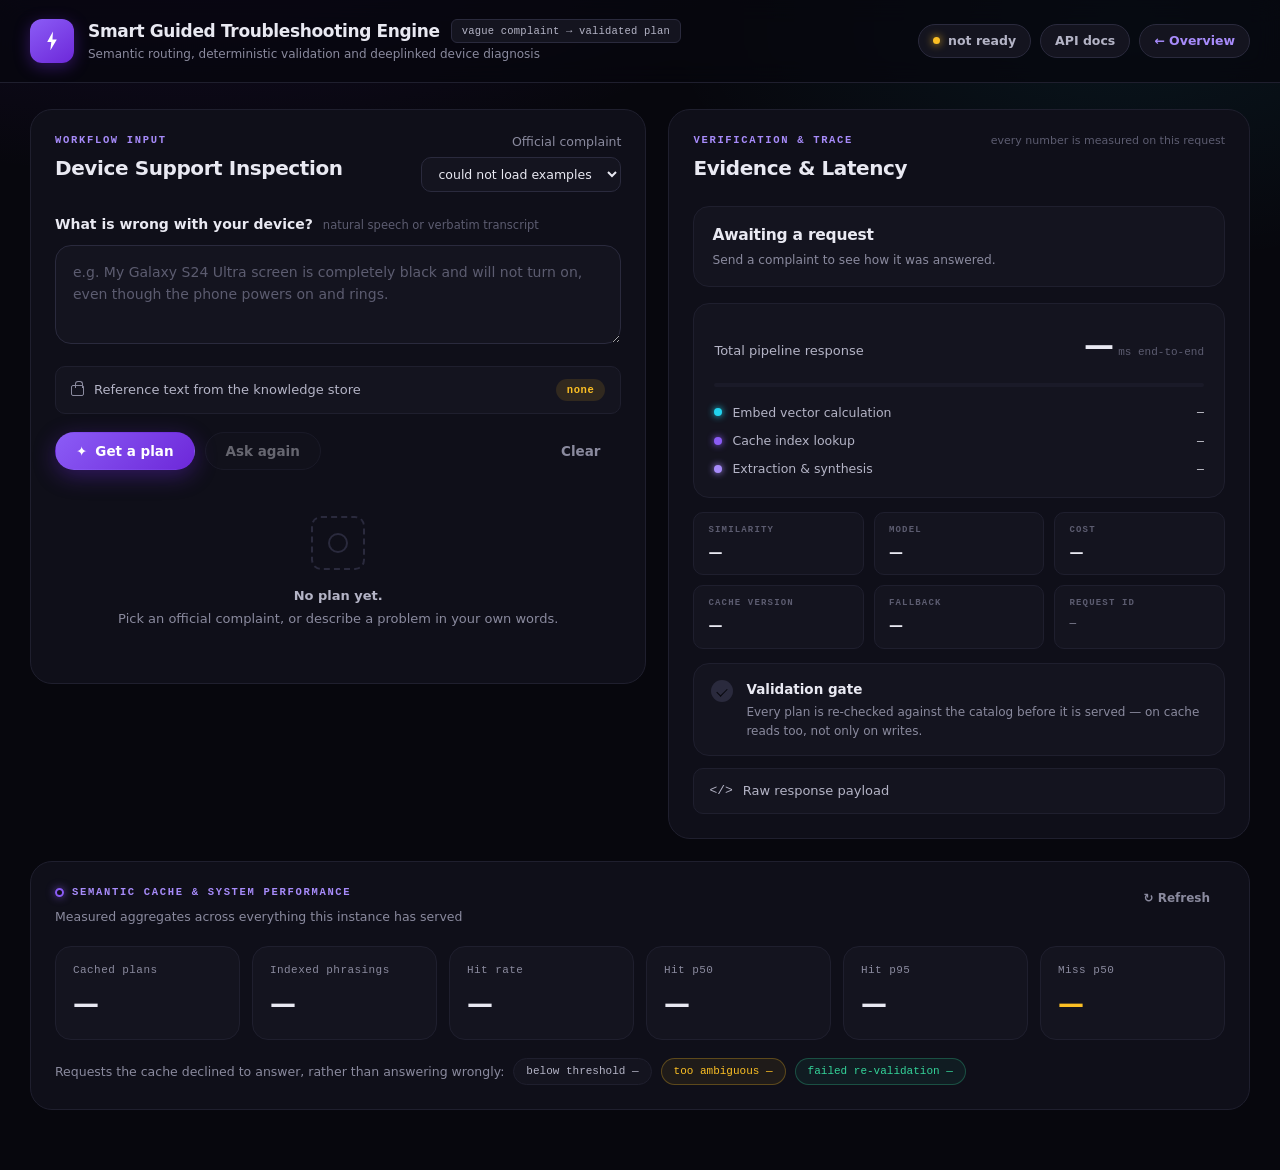
==== web/console.html @ 36cc8750 "feat: web client served by the API Two pages mounted at / by the existing FastAPI app: an overview a" ====
<!doctype html>
<html lang="en">
<head>
<meta charset="utf-8">
<meta name="viewport" content="width=device-width, initial-scale=1">
<title>Console &middot; Smart Guided Troubleshooting Engine</title>
<meta name="description" content="Live console: send a Galaxy device complaint and watch it resolve into a validated, deeplinked plan.">
<link rel="stylesheet" href="theme.css?v=2">
<link rel="stylesheet" href="console.css?v=2">
</head>
<body class="is-console">

<header class="chead">
  <a class="chead__brand" href="/">
    <span class="mark mark--lg" aria-hidden="true"></span>
    <span class="chead__text">
      <strong>
        Smart Guided Troubleshooting Engine
        <span class="chead__badge mono">vague complaint &rarr; validated plan</span>
      </strong>
      <small>Semantic routing, deterministic validation and deeplinked device diagnosis</small>
    </span>
  </a>

  <div class="chead__right">
    <a class="pill" id="health" href="/health" target="_blank" rel="noopener">
      <span class="dot" data-state="unknown"></span><span id="health-text">checking&hellip;</span>
    </a>
    <a class="pill" href="/docs" target="_blank" rel="noopener">API docs</a>
    <a class="pill pill--home" href="/">&larr; Overview</a>
  </div>
</header>

<main class="cstage">

  <!-- ---------------------------------------------------------- input side -->
  <section class="panel cpanel">
    <div class="panel__head">
      <div>
        <span class="eyebrow">Workflow input</span>
        <h2 class="cpanel__title">Device Support Inspection</h2>
      </div>
      <label class="picker">
        <span class="picker__label">Official complaint</span>
        <select id="examples" aria-label="Load an official complaint">
          <option value="">Loading&hellip;</option>
        </select>
      </label>
    </div>

    <form class="ask" id="ask">
      <div class="field__row">
        <label class="field__label" for="query">What is wrong with your device?</label>
        <span class="field__hint">natural speech or verbatim transcript</span>
      </div>
      <textarea id="query" rows="3" required
        placeholder="e.g. My Galaxy S24 Ultra screen is completely black and will not turn on, even though the phone powers on and rings."></textarea>

      <details class="ref" id="ref-wrap">
        <summary>
          <span class="ref__lock" aria-hidden="true"></span>
          Reference text from the knowledge store
          <span class="ref__state" id="ref-state">none</span>
        </summary>
        <p class="ref__note">
          Plans are derived from this text only. Steps are never invented, so with no
          reference text the engine answers <code>no_siis_context</code> by design.
        </p>
        <textarea id="siis" rows="5" placeholder="Paste the SIIS response for this complaint, or pick an official complaint above."></textarea>
      </details>

      <div class="ask__actions">
        <button class="btn btn--primary" id="go" type="submit">
          <span aria-hidden="true">&#10022;</span> Get a plan
        </button>
        <button class="btn" id="again" type="button" disabled
          title="Send the identical complaint again to show the semantic cache answer">Ask again</button>
        <button class="btn btn--quiet" id="reset" type="button">Clear</button>
      </div>
    </form>

    <div class="planhead" id="planhead" hidden>
      <span class="eyebrow"><span class="eyebrow__bead" aria-hidden="true"></span> <span id="plan-count">Validated diagnostic plan</span></span>
      <span class="planhead__target mono" id="plan-target"></span>
    </div>

    <div class="result" id="result" hidden></div>

    <div class="empty" id="empty">
      <div class="empty__art" aria-hidden="true"></div>
      <p><strong>No plan yet.</strong></p>
      <p>Pick an official complaint, or describe a problem in your own words.</p>
    </div>

    <div class="working" id="working" hidden>
      <div class="working__bar"><span></span></div>
      <p id="working-text">Embedding the complaint&hellip;</p>
      <small>A first-time complaint runs the full extraction and enrichment pipeline, so it takes a few seconds. A repeat is answered from the semantic cache.</small>
    </div>

    <div id="screen" hidden></div>
  </section>

  <!-- -------------------------------------------------------- evidence side -->
  <section class="panel cpanel cpanel--evidence">
    <div class="panel__head">
      <div>
        <span class="eyebrow">Verification &amp; trace</span>
        <h2 class="cpanel__title">Evidence &amp; Latency</h2>
      </div>
      <span class="panel__hint">every number is measured on this request</span>
    </div>

    <div class="verdict" id="verdict" data-state="idle">
      <span class="verdict__tag" id="verdict-tag">Awaiting a request</span>
      <span class="verdict__why" id="verdict-why">Send a complaint to see how it was answered.</span>
    </div>

    <div class="latency">
      <div class="latency__top">
        <span class="latency__label">Total pipeline response</span>
        <span class="latency__num"><b id="lat-total">&mdash;</b> <i>ms end-to-end</i></span>
      </div>
      <div class="latency__rail" aria-hidden="true"><span id="lat-rail"></span></div>
      <ul class="bars" id="bars">
        <li data-k="embed"><span class="bars__led"></span><span class="bars__k">Embed vector calculation</span><span class="bars__v">&mdash;</span></li>
        <li data-k="lookup"><span class="bars__led"></span><span class="bars__k">Cache index lookup</span><span class="bars__v">&mdash;</span></li>
        <li data-k="pipeline"><span class="bars__led"></span><span class="bars__k">Extraction &amp; synthesis</span><span class="bars__v">&mdash;</span></li>
      </ul>
    </div>

    <dl class="meta" id="meta">
      <div><dt>Similarity</dt><dd id="m-sim">&mdash;</dd></div>
      <div><dt>Model</dt><dd id="m-model">&mdash;</dd></div>
      <div><dt>Cost</dt><dd id="m-cost">&mdash;</dd></div>
      <div><dt>Cache version</dt><dd id="m-ver">&mdash;</dd></div>
      <div><dt>Fallback</dt><dd id="m-fallback">&mdash;</dd></div>
      <div><dt>Request ID</dt><dd id="m-req" class="mono">&mdash;</dd></div>
    </dl>

    <div class="gate" id="gate" data-state="idle">
      <span class="gate__icon" aria-hidden="true"></span>
      <div>
        <strong id="gate-title">Validation gate</strong>
        <small id="gate-note">Every plan is re-checked against the catalog before it is served &mdash; on cache reads too, not only on writes.</small>
      </div>
    </div>

    <details class="vars" id="vars" hidden>
      <summary>Phrasings that now reach this plan <span id="vars-count"></span></summary>
      <ul id="vars-list"></ul>
    </details>

    <details class="raw">
      <summary><span class="mono">&lt;/&gt;</span> Raw response payload</summary>
      <pre id="raw" class="mono">&mdash;</pre>
    </details>
  </section>

  <!-- ---------------------------------------------------------- cache strip -->
  <section class="panel cpanel cpanel--wide">
    <div class="panel__head">
      <div>
        <span class="eyebrow"><span class="eyebrow__bead" aria-hidden="true"></span> Semantic cache &amp; system performance</span>
        <p class="cpanel__sub">Measured aggregates across everything this instance has served</p>
      </div>
      <button class="btn btn--quiet btn--sm" id="refresh-stats" type="button">&#8635; Refresh</button>
    </div>

    <div class="stats" id="stats">
      <div class="stat"><span class="stat__k mono">Cached plans</span><span class="stat__v" id="s-plans">&mdash;</span></div>
      <div class="stat"><span class="stat__k mono">Indexed phrasings</span><span class="stat__v" id="s-vectors">&mdash;</span></div>
      <div class="stat"><span class="stat__k mono">Hit rate</span><span class="stat__v" id="s-hitrate">&mdash;</span></div>
      <div class="stat"><span class="stat__k mono">Hit p50</span><span class="stat__v" id="s-hit-p50">&mdash;</span></div>
      <div class="stat"><span class="stat__k mono">Hit p95</span><span class="stat__v" id="s-hit-p95">&mdash;</span></div>
      <div class="stat"><span class="stat__k mono">Miss p50</span><span class="stat__v amber" id="s-miss-p50">&mdash;</span></div>
    </div>

    <p class="rejects">
      <span class="rejects__label">Requests the cache declined to answer, rather than answering wrongly:</span>
      <span class="tagr" id="r-threshold">below threshold &mdash;</span>
      <span class="tagr tagr--amber" id="r-ambiguous">too ambiguous &mdash;</span>
      <span class="tagr tagr--green" id="r-reval">failed re-validation &mdash;</span>
    </p>
  </section>

</main>

<div class="toast" id="toast" role="status" aria-live="polite"></div>

<script src="app.js?v=2"></script>
</body>
</html>
---- web/theme.css ----
/* Shared dark theme for the landing page and the console.
 *
 * No framework and no CDN: the judging environment may be offline, and the whole client
 * has to be servable by the same uvicorn process as the API. */

:root {
  --bg: #07070d;
  --bg-2: #0a0a12;
  --surface: #0f0f19;
  --surface-2: #14141f;
  --surface-3: #1a1a28;
  --line: #1f1f2e;
  --line-2: #2a2a3d;

  --violet: #8b5cf6;
  --violet-bright: #a78bfa;
  --violet-deep: #6d28d9;
  --cyan: #22d3ee;
  --green: #34d399;
  --green-deep: #10b981;
  --amber: #fbbf24;
  --rose: #fb7185;

  --text: #e9e9f2;
  --text-2: #b4b4c6;
  --muted: #8a8a9e;
  --dim: #5c5c70;

  --r-sm: 6px;
  --r-md: 10px;
  --r-lg: 16px;
  --r-xl: 22px;

  --sans: "Segoe UI", system-ui, -apple-system, Roboto, Helvetica, Arial, sans-serif;
  --mono: "Cascadia Mono", Consolas, "SF Mono", Menlo, monospace;

  --glow-violet: 0 0 0 1px rgba(139, 92, 246, .25), 0 8px 32px rgba(109, 40, 217, .22);
}

* { box-sizing: border-box; }

/* A class selector carrying `display` outranks the `hidden` attribute, so any element
   given a layout mode in CSS would stay visible when JavaScript hides it. */
[hidden] { display: none !important; }

html { -webkit-text-size-adjust: 100%; scroll-behavior: smooth; }

body {
  margin: 0;
  background: var(--bg);
  color: var(--text);
  font-family: var(--sans);
  line-height: 1.55;
  -webkit-font-smoothing: antialiased;
}

a { color: inherit; }

/* Uppercase monospace section labels, used on both pages. */
.eyebrow {
  font-family: var(--mono);
  font-size: 10.5px;
  font-weight: 600;
  letter-spacing: .16em;
  text-transform: uppercase;
  color: var(--violet-bright);
  display: flex;
  align-items: center;
  gap: 8px;
}
.eyebrow--muted { color: var(--dim); }

.mono { font-family: var(--mono); }

/* ------------------------------------------------------------------- marks */

.mark {
  width: 34px; height: 34px;
  flex: 0 0 34px;
  border-radius: 9px;
  background: linear-gradient(145deg, var(--violet), var(--violet-deep));
  position: relative;
  box-shadow: 0 4px 16px rgba(109, 40, 217, .4);
}
/* A bolt, drawn rather than loaded. */
.mark::after {
  content: "";
  position: absolute;
  left: 50%; top: 50%;
  width: 9px; height: 15px;
  margin: -7.5px 0 0 -4.5px;
  background: #fff;
  clip-path: polygon(58% 0, 10% 56%, 44% 56%, 36% 100%, 90% 42%, 54% 42%);
}
.mark--lg { width: 44px; height: 44px; flex-basis: 44px; border-radius: 12px; }
.mark--lg::after { width: 12px; height: 19px; margin: -9.5px 0 0 -6px; }

/* ------------------------------------------------------------------ pills */

.pill {
  display: inline-flex;
  align-items: center;
  gap: 8px;
  padding: 6px 14px;
  border-radius: 999px;
  border: 1px solid var(--line-2);
  background: var(--surface-2);
  color: var(--text-2);
  font-size: 12.5px;
  font-weight: 600;
  text-decoration: none;
  white-space: nowrap;
  transition: border-color .16s, color .16s, background .16s;
}
.pill:hover { border-color: #3a3a52; color: var(--text); }

.dot {
  width: 7px; height: 7px;
  border-radius: 50%;
  background: var(--dim);
  flex: 0 0 7px;
}
.dot[data-state="ok"]   { background: var(--green); box-shadow: 0 0 9px var(--green); }
.dot[data-state="warn"] { background: var(--amber); box-shadow: 0 0 9px var(--amber); }
.dot[data-state="down"] { background: var(--rose);  box-shadow: 0 0 9px var(--rose); }
.dot[data-state="unknown"] { animation: pulse 1.5s ease-in-out infinite; }

@keyframes pulse { 0%, 100% { opacity: .3; } 50% { opacity: 1; } }

/* ---------------------------------------------------------------- buttons */

.btn {
  display: inline-flex;
  align-items: center;
  justify-content: center;
  gap: 8px;
  font-family: inherit;
  font-size: 13.5px;
  font-weight: 620;
  padding: 10px 20px;
  border-radius: 999px;
  border: 1px solid var(--line-2);
  background: var(--surface-2);
  color: var(--text);
  cursor: pointer;
  text-decoration: none;
  transition: background .16s, border-color .16s, transform .08s, box-shadow .16s;
}
.btn:hover:not(:disabled) { background: var(--surface-3); border-color: #3a3a52; }
.btn:active:not(:disabled) { transform: translateY(1px); }
.btn:disabled { opacity: .4; cursor: not-allowed; }

.btn--primary {
  background: linear-gradient(135deg, var(--violet), var(--violet-deep));
  border-color: transparent;
  color: #fff;
  box-shadow: 0 6px 22px rgba(109, 40, 217, .38);
}
.btn--primary:hover:not(:disabled) {
  background: linear-gradient(135deg, #9b6ff8, #7c32e6);
  border-color: transparent;
}
.btn--quiet { background: transparent; border-color: transparent; color: var(--muted); }
.btn--quiet:hover:not(:disabled) { background: var(--surface-2); color: var(--text); }
.btn--sm { padding: 6px 14px; font-size: 12px; }

/* ----------------------------------------------------------------- panels */

.panel {
  background: var(--surface);
  border: 1px solid var(--line);
  border-radius: var(--r-xl);
}

.panel__head {
  display: flex;
  align-items: flex-start;
  justify-content: space-between;
  gap: 16px;
  flex-wrap: wrap;
}

/* ------------------------------------------------------------------- misc */

:focus-visible { outline: 2px solid var(--violet); outline-offset: 2px; }

::selection { background: rgba(139, 92, 246, .35); }

::-webkit-scrollbar { width: 10px; height: 10px; }
::-webkit-scrollbar-track { background: var(--bg); }
::-webkit-scrollbar-thumb { background: var(--line-2); border-radius: 999px; border: 2px solid var(--bg); }
::-webkit-scrollbar-thumb:hover { background: #3a3a52; }

@media (prefers-reduced-motion: reduce) {
  * {
    animation-duration: .01ms !important;
    animation-iteration-count: 1 !important;
    transition-duration: .01ms !important;
    scroll-behavior: auto !important;
  }
}
---- web/console.css ----
/* Live console. Depends on theme.css for tokens and shared components. */

.is-console {
  background:
    radial-gradient(1000px 480px at 15% -10%, rgba(109, 40, 217, .14), rgba(109, 40, 217, 0) 62%),
    radial-gradient(800px 420px at 88% 2%, rgba(34, 211, 238, .07), rgba(34, 211, 238, 0) 58%),
    var(--bg);
  min-height: 100vh;
}

/* ----------------------------------------------------------------- header */

.chead {
  display: flex;
  align-items: center;
  justify-content: space-between;
  gap: 20px;
  flex-wrap: wrap;
  padding: 18px 30px;
  border-bottom: 1px solid var(--line);
  background: rgba(7, 7, 13, .7);
  backdrop-filter: blur(12px);
  position: sticky;
  top: 0;
  z-index: 40;
}

.chead__brand { display: flex; align-items: center; gap: 14px; text-decoration: none; min-width: 0; }
.chead__text { display: flex; flex-direction: column; min-width: 0; }
.chead__text strong {
  font-size: 17px;
  letter-spacing: -.35px;
  display: flex;
  align-items: center;
  gap: 11px;
  flex-wrap: wrap;
}
.chead__text small { font-size: 12px; color: var(--muted); margin-top: 1px; }

.chead__badge {
  font-size: 10.5px;
  font-weight: 500;
  letter-spacing: .02em;
  color: var(--text-2);
  border: 1px solid var(--line-2);
  background: var(--surface-2);
  border-radius: var(--r-sm);
  padding: 3px 10px;
}

.chead__right { display: flex; align-items: center; gap: 9px; }
.pill--home { color: var(--violet-bright); }

/* ------------------------------------------------------------------ stage */

.cstage {
  max-width: 1500px;
  margin: 0 auto;
  padding: 26px 30px 60px;
  display: grid;
  grid-template-columns: minmax(0, 1.06fr) minmax(0, 1fr);
  gap: 22px;
  align-items: start;
}

.cpanel { padding: 22px 24px 24px; }
.cpanel--wide { grid-column: 1 / -1; }

.cpanel__title { font-size: 20px; font-weight: 700; letter-spacing: -.4px; margin: 5px 0 0; }
.cpanel__sub { font-size: 12.5px; color: var(--muted); margin: 6px 0 0; }
.panel__hint { font-size: 11px; color: var(--dim); }

.eyebrow__bead {
  width: 9px; height: 9px;
  border-radius: 50%;
  border: 2px solid var(--violet);
  box-shadow: 0 0 8px rgba(139, 92, 246, .7);
}

.picker { display: flex; flex-direction: column; gap: 6px; align-items: flex-end; }
.picker__label { font-size: 12.5px; color: var(--muted); }
select {
  font-family: inherit;
  font-size: 12.5px;
  color: var(--text);
  padding: 8px 12px;
  border: 1px solid var(--line-2);
  border-radius: var(--r-md);
  background: var(--surface-2);
  max-width: 290px;
  cursor: pointer;
}
select option { background: var(--surface-2); color: var(--text); }

/* ------------------------------------------------------------------- form */

.ask { margin-top: 22px; }

.field__row {
  display: flex;
  align-items: baseline;
  gap: 10px;
  flex-wrap: wrap;
  margin-bottom: 9px;
}
.field__label { font-size: 14px; font-weight: 640; }
.field__hint { font-size: 11.5px; color: var(--dim); }

textarea {
  width: 100%;
  font-family: inherit;
  font-size: 14px;
  line-height: 1.6;
  color: var(--text);
  padding: 15px 17px;
  border: 1px solid var(--line-2);
  border-radius: var(--r-lg);
  background: var(--surface-2);
  resize: vertical;
}
textarea::placeholder { color: var(--dim); }
textarea:focus { border-color: var(--violet-deep); background: #16162170; }

.ref { margin-top: 14px; }
.ref > summary,
.vars > summary,
.raw > summary {
  cursor: pointer;
  font-size: 13px;
  color: var(--text-2);
  list-style: none;
  display: flex;
  align-items: center;
  gap: 10px;
  padding: 12px 15px;
  border: 1px solid var(--line);
  border-radius: var(--r-md);
  background: var(--surface-2);
}
.ref > summary::-webkit-details-marker,
.vars > summary::-webkit-details-marker,
.raw > summary::-webkit-details-marker { display: none; }
.ref > summary:hover,
.vars > summary:hover,
.raw > summary:hover { border-color: var(--line-2); }

.ref__lock {
  width: 13px; height: 11px;
  flex: 0 0 13px;
  border: 1.5px solid var(--muted);
  border-radius: 2px;
  position: relative;
}
.ref__lock::before {
  content: "";
  position: absolute;
  left: 2.5px; top: -5px;
  width: 6px; height: 6px;
  border: 1.5px solid var(--muted);
  border-bottom: 0;
  border-radius: 3px 3px 0 0;
}

.ref__state {
  margin-left: auto;
  font-family: var(--mono);
  font-size: 10.5px;
  font-weight: 700;
  letter-spacing: .06em;
  color: var(--amber);
  background: rgba(251, 191, 36, .12);
  padding: 3px 11px;
  border-radius: 999px;
}
.ref__state[data-on="yes"] { color: var(--green); background: rgba(52, 211, 153, .12); }

.ref__note { font-size: 12px; color: var(--muted); margin: 12px 0 10px; }
.ref__note code,
.gate small code {
  font-family: var(--mono);
  font-size: 11px;
  color: var(--violet-bright);
  background: rgba(139, 92, 246, .12);
  padding: 1px 5px;
  border-radius: 4px;
}

.ask__actions { display: flex; gap: 10px; margin-top: 18px; flex-wrap: wrap; align-items: center; }
.ask__actions .btn--quiet { margin-left: auto; }

/* ----------------------------------------------------------- empty states */

.empty { text-align: center; padding: 46px 14px 26px; color: var(--muted); }
.empty p { margin: 3px 0; font-size: 13px; }
.empty strong { color: var(--text-2); }
.empty__art {
  width: 54px; height: 54px;
  margin: 0 auto 16px;
  border-radius: var(--r-md);
  border: 2px dashed var(--line-2);
  position: relative;
}
.empty__art::after {
  content: "";
  position: absolute;
  inset: 0;
  margin: auto;
  width: 16px; height: 16px;
  border-radius: 50%;
  border: 2px solid var(--line-2);
}

.working { padding: 34px 6px 16px; text-align: center; }
.working p { margin: 0 0 7px; font-size: 13.5px; font-weight: 600; }
.working small { font-size: 12px; color: var(--muted); display: block; line-height: 1.55; }
.working__bar {
  height: 4px;
  border-radius: 999px;
  background: var(--surface-3);
  overflow: hidden;
  margin-bottom: 20px;
}
.working__bar span {
  display: block;
  height: 100%;
  width: 36%;
  border-radius: 999px;
  background: linear-gradient(90deg, var(--violet), var(--cyan));
  animation: slide 1.25s ease-in-out infinite;
}
@keyframes slide {
  0%   { transform: translateX(-110%); }
  100% { transform: translateX(310%); }
}

/* ------------------------------------------------------------------- plan */

.planhead {
  display: flex;
  align-items: center;
  justify-content: space-between;
  gap: 14px;
  flex-wrap: wrap;
  margin: 26px 0 14px;
  padding-top: 20px;
  border-top: 1px solid var(--line);
}
.planhead__target { font-size: 11px; color: var(--dim); }

.goal { margin-top: 4px; }
.goal__top {
  display: flex;
  align-items: flex-start;
  justify-content: space-between;
  gap: 12px;
  margin-bottom: 14px;
}
.goal__title { font-size: 16px; font-weight: 700; margin: 0; letter-spacing: -.3px; }
.goal__sub { font-size: 12px; color: var(--muted); margin: 4px 0 0; }
.score {
  flex: 0 0 auto;
  font-family: var(--mono);
  font-size: 11px;
  font-weight: 700;
  color: var(--violet-bright);
  background: rgba(139, 92, 246, .12);
  border: 1px solid rgba(139, 92, 246, .25);
  border-radius: 999px;
  padding: 4px 11px;
  white-space: nowrap;
}

.action {
  border: 1px solid var(--line);
  border-radius: var(--r-lg);
  background: var(--surface-2);
  padding: 16px 18px;
  margin-bottom: 10px;
  transition: border-color .18s;
}
.action:hover { border-color: var(--line-2); }
/* The first action is the one the user acts on next. */
.action:first-of-type {
  border-color: rgba(139, 92, 246, .3);
  background: linear-gradient(180deg, rgba(139, 92, 246, .07), var(--surface-2));
}

.action__top { display: flex; align-items: center; gap: 12px; }
.action__num {
  width: 24px; height: 24px;
  flex: 0 0 24px;
  border-radius: 50%;
  background: rgba(139, 92, 246, .16);
  border: 1px solid rgba(139, 92, 246, .4);
  color: var(--violet-bright);
  font-size: 11.5px;
  font-weight: 700;
  display: grid;
  place-items: center;
}
.action__name { font-size: 14px; font-weight: 650; flex: 1; min-width: 0; }

.cat {
  flex: 0 0 auto;
  font-family: var(--mono);
  font-size: 9.5px;
  font-weight: 700;
  letter-spacing: .08em;
  text-transform: uppercase;
  padding: 4px 10px;
  border-radius: 999px;
  white-space: nowrap;
}
.cat[data-c="auto"]     { color: var(--green); background: rgba(52, 211, 153, .13); }
.cat[data-c="manual"]   { color: var(--muted); background: rgba(138, 138, 158, .13); }
.cat[data-c="critical"] { color: var(--rose);  background: rgba(251, 113, 133, .13); }

.action__desc { font-size: 12.8px; color: var(--muted); margin: 9px 0 0 36px; }

.sg { margin: 12px 0 0 36px; }

.steps { margin: 0; padding: 0; list-style: none; counter-reset: s; }
.steps li {
  font-size: 12.8px;
  line-height: 1.6;
  color: var(--text-2);
  padding: 5px 0 5px 24px;
  position: relative;
  counter-increment: s;
}
.steps li::before {
  content: counter(s);
  position: absolute;
  left: 0; top: 6px;
  width: 16px; height: 16px;
  border-radius: 50%;
  border: 1px solid var(--line-2);
  color: var(--dim);
  font-family: var(--mono);
  font-size: 9px;
  font-weight: 700;
  display: grid;
  place-items: center;
}

.links { display: flex; flex-direction: column; gap: 8px; margin-top: 11px; }

.deeplink {
  display: flex;
  align-items: center;
  gap: 12px;
  width: 100%;
  text-align: left;
  font-family: inherit;
  padding: 10px 13px;
  border-radius: var(--r-md);
  border: 1px solid rgba(139, 92, 246, .28);
  background: rgba(139, 92, 246, .07);
  color: var(--text);
  cursor: pointer;
  transition: background .16s, border-color .16s, transform .08s;
}
.deeplink:hover { background: rgba(139, 92, 246, .13); border-color: rgba(139, 92, 246, .48); }
.deeplink:active { transform: translateY(1px); }

.deeplink__icon {
  flex: 0 0 auto;
  width: 26px; height: 26px;
  border-radius: 8px;
  background: linear-gradient(135deg, var(--violet), var(--violet-deep));
  position: relative;
}
.deeplink__icon::after {
  content: "";
  position: absolute;
  left: 9px; top: 9px;
  width: 6px; height: 6px;
  border-top: 1.8px solid #fff;
  border-right: 1.8px solid #fff;
  transform: rotate(45deg);
}
.deeplink--verify { border-color: rgba(52, 211, 153, .28); background: rgba(52, 211, 153, .07); }
.deeplink--verify:hover { background: rgba(52, 211, 153, .13); border-color: rgba(52, 211, 153, .48); }
.deeplink--verify .deeplink__icon { background: linear-gradient(135deg, var(--green), var(--green-deep)); }
.deeplink--verify .deeplink__icon::after {
  left: 8px; top: 10px;
  width: 9px; height: 4px;
  border: 0;
  border-left: 1.8px solid #fff;
  border-bottom: 1.8px solid #fff;
  transform: rotate(-45deg);
}

.deeplink__text { min-width: 0; display: flex; flex-direction: column; }
.deeplink__label { font-size: 12.8px; font-weight: 620; }
.deeplink__uri {
  font-family: var(--mono);
  font-size: 10px;
  color: var(--dim);
  overflow: hidden;
  text-overflow: ellipsis;
  white-space: nowrap;
}

.no-link { font-size: 11.5px; color: var(--dim); font-style: italic; margin: 11px 0 0; }

.fallback {
  border: 1px solid rgba(251, 191, 36, .28);
  background: rgba(251, 191, 36, .06);
  border-radius: var(--r-lg);
  padding: 18px 19px;
}
.fallback strong { font-size: 14px; color: var(--amber); display: block; margin-bottom: 6px; }
.fallback p { margin: 0; font-size: 12.8px; color: var(--text-2); }
.fallback code {
  font-family: var(--mono);
  font-size: 11.5px;
  color: var(--amber);
  background: rgba(251, 191, 36, .12);
  padding: 1px 5px;
  border-radius: 4px;
}

/* --------------------------------------------------------------- evidence */

.verdict {
  margin-top: 22px;
  border-radius: var(--r-lg);
  padding: 16px 18px;
  border: 1px solid var(--line);
  background: var(--surface-2);
  display: flex;
  flex-direction: column;
  gap: 4px;
}
.verdict__tag { font-size: 15.5px; font-weight: 700; letter-spacing: -.25px; }
.verdict__why { font-size: 12.2px; color: var(--muted); }

.verdict[data-state="hit"] { background: rgba(52, 211, 153, .07); border-color: rgba(52, 211, 153, .28); }
.verdict[data-state="hit"] .verdict__tag { color: var(--green); }

.verdict[data-state="miss"] { background: rgba(139, 92, 246, .07); border-color: rgba(139, 92, 246, .28); }
.verdict[data-state="miss"] .verdict__tag { color: var(--violet-bright); }

.verdict[data-state="warn"] { background: rgba(251, 191, 36, .06); border-color: rgba(251, 191, 36, .28); }
.verdict[data-state="warn"] .verdict__tag { color: var(--amber); }

.verdict[data-state="error"] { background: rgba(251, 113, 133, .06); border-color: rgba(251, 113, 133, .28); }
.verdict[data-state="error"] .verdict__tag { color: var(--rose); }

.latency {
  margin-top: 16px;
  border: 1px solid var(--line);
  border-radius: var(--r-lg);
  background: var(--surface-2);
  padding: 18px 20px;
}
.latency__top {
  display: flex;
  align-items: baseline;
  justify-content: space-between;
  gap: 14px;
  flex-wrap: wrap;
}
.latency__label { font-size: 13px; color: var(--text-2); }
.latency__num b {
  font-size: 30px;
  font-weight: 750;
  letter-spacing: -1px;
  font-variant-numeric: tabular-nums;
}
.latency__num i { font-family: var(--mono); font-size: 11px; color: var(--dim); font-style: normal; }

.latency__rail {
  height: 4px;
  border-radius: 999px;
  background: var(--surface-3);
  overflow: hidden;
  margin: 14px 0 16px;
}
.latency__rail span {
  display: block;
  height: 100%;
  width: 0;
  border-radius: 999px;
  background: linear-gradient(90deg, var(--cyan), var(--violet) 55%, var(--violet-deep));
  transition: width .5s cubic-bezier(.2, .8, .3, 1);
}

.bars { list-style: none; margin: 0; padding: 0; display: grid; gap: 9px; }
.bars li { display: flex; align-items: center; gap: 10px; }
.bars__led {
  width: 8px; height: 8px;
  flex: 0 0 8px;
  border-radius: 50%;
}
.bars li[data-k="embed"]    .bars__led { background: var(--cyan);  box-shadow: 0 0 7px var(--cyan); }
.bars li[data-k="lookup"]   .bars__led { background: var(--violet); box-shadow: 0 0 7px var(--violet); }
.bars li[data-k="pipeline"] .bars__led { background: var(--violet-bright); box-shadow: 0 0 7px var(--violet-bright); }
.bars__k { font-size: 12.5px; color: var(--text-2); flex: 1; min-width: 0; }
.bars__v {
  font-family: var(--mono);
  font-size: 11.5px;
  color: var(--text);
  font-variant-numeric: tabular-nums;
  white-space: nowrap;
}

.meta {
  margin: 14px 0 0;
  display: grid;
  grid-template-columns: repeat(3, minmax(0, 1fr));
  gap: 10px;
}
.meta > div {
  border: 1px solid var(--line);
  border-radius: var(--r-md);
  background: var(--surface-2);
  padding: 11px 14px;
}
.meta dt {
  font-family: var(--mono);
  font-size: 9px;
  font-weight: 600;
  letter-spacing: .13em;
  text-transform: uppercase;
  color: var(--dim);
}
.meta dd {
  margin: 4px 0 0;
  font-size: 14px;
  font-weight: 640;
  font-variant-numeric: tabular-nums;
  overflow: hidden;
  text-overflow: ellipsis;
  white-space: nowrap;
}
.meta dd.mono { font-family: var(--mono); font-size: 11px; font-weight: 500; color: var(--muted); }

.gate {
  margin-top: 14px;
  display: flex;
  gap: 13px;
  align-items: flex-start;
  border-radius: var(--r-lg);
  border: 1px solid var(--line);
  background: var(--surface-2);
  padding: 15px 17px;
}
.gate strong { display: block; font-size: 13.5px; }
.gate small { font-size: 12px; color: var(--muted); line-height: 1.55; display: block; margin-top: 3px; }
.gate__icon {
  flex: 0 0 auto;
  width: 22px; height: 22px;
  border-radius: 50%;
  background: var(--line-2);
  position: relative;
  margin-top: 1px;
}
.gate__icon::after {
  content: "";
  position: absolute;
  left: 6px; top: 8px;
  width: 9px; height: 5px;
  border-left: 1.9px solid var(--bg);
  border-bottom: 1.9px solid var(--bg);
  transform: rotate(-45deg);
}
.gate[data-state="pass"] { background: rgba(52, 211, 153, .07); border-color: rgba(52, 211, 153, .28); }
.gate[data-state="pass"] .gate__icon { background: var(--green); }
.gate[data-state="pass"] strong { color: var(--green); }
.gate[data-state="fail"] { background: rgba(251, 113, 133, .07); border-color: rgba(251, 113, 133, .28); }
.gate[data-state="fail"] .gate__icon { background: var(--rose); }

.vars, .raw { margin-top: 12px; }
.vars ul { margin: 10px 0 0; padding: 0; list-style: none; display: grid; gap: 6px; }
.vars li {
  font-size: 12px;
  color: var(--muted);
  background: var(--surface-2);
  border: 1px solid var(--line);
  border-radius: var(--r-sm);
  padding: 7px 11px;
}
#vars-count { color: var(--dim); font-weight: 500; margin-left: auto; }

.raw pre {
  margin: 10px 0 0;
  max-height: 300px;
  overflow: auto;
  background: #0b0b14;
  color: var(--text-2);
  border: 1px solid var(--line);
  border-radius: var(--r-md);
  padding: 15px 17px;
  font-size: 11px;
  line-height: 1.6;
}

/* ------------------------------------------------------------ cache strip */

.stats {
  display: grid;
  grid-template-columns: repeat(auto-fit, minmax(150px, 1fr));
  gap: 12px;
  margin-top: 20px;
}
.stat {
  background: var(--surface-2);
  border: 1px solid var(--line);
  border-radius: var(--r-lg);
  padding: 15px 17px;
  display: flex;
  flex-direction: column;
  gap: 5px;
}
.stat__k { font-size: 11px; color: var(--muted); letter-spacing: .04em; }
.stat__v {
  font-size: 26px;
  font-weight: 750;
  letter-spacing: -.8px;
  color: var(--text);
  font-variant-numeric: tabular-nums;
}
.stat__v.amber { color: var(--amber); }

.rejects {
  margin: 18px 0 0;
  display: flex;
  align-items: center;
  gap: 9px;
  flex-wrap: wrap;
}
.rejects__label { font-size: 12.5px; color: var(--muted); }
.tagr {
  font-family: var(--mono);
  font-size: 11px;
  color: var(--text-2);
  background: var(--surface-2);
  border: 1px solid var(--line);
  border-radius: 999px;
  padding: 4px 12px;
}
.tagr--amber { color: var(--amber); border-color: rgba(251, 191, 36, .28); background: rgba(251, 191, 36, .07); }
.tagr--green { color: var(--green); border-color: rgba(52, 211, 153, .28); background: rgba(52, 211, 153, .07); }

/* ------------------------------------------------------------------ toast */

.toast {
  position: fixed;
  left: 50%;
  bottom: 28px;
  transform: translate(-50%, 16px);
  background: var(--surface-3);
  border: 1px solid var(--line-2);
  color: var(--text);
  font-size: 12.5px;
  padding: 12px 20px;
  border-radius: 999px;
  box-shadow: 0 18px 50px rgba(0, 0, 0, .6);
  opacity: 0;
  pointer-events: none;
  transition: opacity .2s, transform .2s;
  max-width: min(620px, calc(100vw - 40px));
  text-align: center;
  z-index: 60;
}
.toast[data-show="yes"] { opacity: 1; transform: translate(-50%, 0); }
.toast .mono { color: var(--violet-bright); font-size: 11px; }

/* ------------------------------------------------------------ responsive */

@media (max-width: 1080px) {
  .cstage { grid-template-columns: minmax(0, 1fr); }
}

@media (max-width: 620px) {
  .chead { padding: 14px 16px; }
  .chead__text strong { font-size: 15px; }
  .chead__text small { display: none; }
  .chead__badge { display: none; }
  .cstage { padding: 18px 16px 44px; gap: 16px; }
  .cpanel { padding: 18px 16px 20px; border-radius: var(--r-lg); }
  .picker { align-items: flex-start; }
  select { max-width: 100%; width: 100%; }
  .meta { grid-template-columns: repeat(2, minmax(0, 1fr)); }
  .latency__num b { font-size: 25px; }
  .ask__actions .btn--quiet { margin-left: 0; }
}
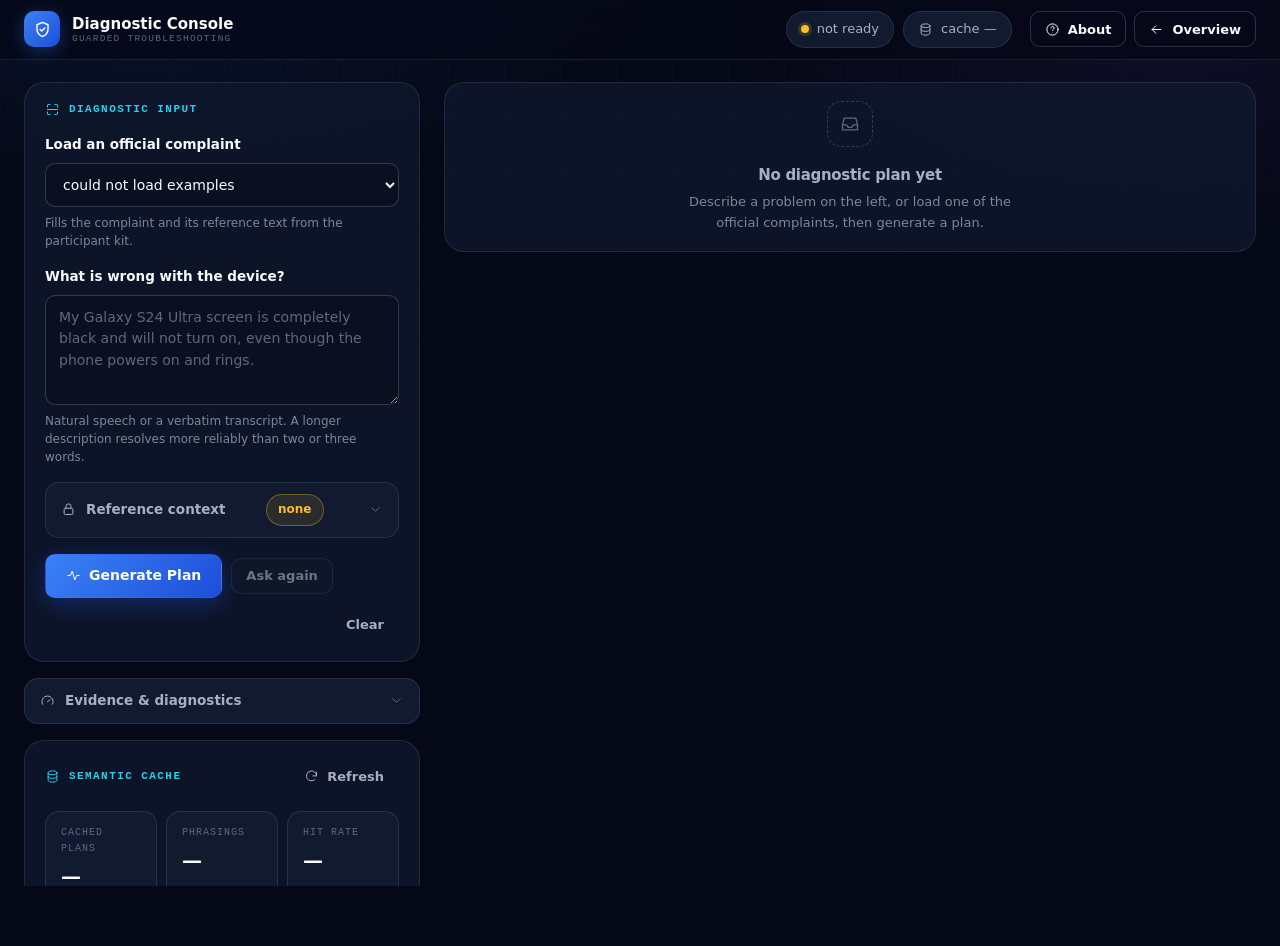
==== commit e9c44ecd: "redesign: OLED diagnostic command centre Rebuild the web client as a futuristic diagnostic surface o" ====
--- a/web/console.html
+++ b/web/console.html
@@ -3,191 +3,395 @@
 <head>
 <meta charset="utf-8">
 <meta name="viewport" content="width=device-width, initial-scale=1">
-<title>Console &middot; Smart Guided Troubleshooting Engine</title>
-<meta name="description" content="Live console: send a Galaxy device complaint and watch it resolve into a validated, deeplinked plan.">
-<link rel="stylesheet" href="theme.css?v=2">
-<link rel="stylesheet" href="console.css?v=2">
+<title>Diagnostic Console — Guarded Troubleshooting</title>
+<meta name="description" content="Diagnostic console: describe a Galaxy device problem, receive a catalog-grounded plan, and verify the outcome step by step.">
+<link rel="stylesheet" href="theme.css?v=7">
+<link rel="stylesheet" href="console.css?v=5">
 </head>
 <body class="is-console">
 
-<header class="chead">
-  <a class="chead__brand" href="/">
-    <span class="mark mark--lg" aria-hidden="true"></span>
-    <span class="chead__text">
-      <strong>
-        Smart Guided Troubleshooting Engine
-        <span class="chead__badge mono">vague complaint &rarr; validated plan</span>
-      </strong>
-      <small>Semantic routing, deterministic validation and deeplinked device diagnosis</small>
+<svg width="0" height="0" aria-hidden="true" focusable="false" style="position:absolute">
+  <defs>
+    <symbol id="i-shield" viewBox="0 0 24 24"><path d="M12 3l7 3v5c0 4.5-3 8.3-7 10-4-1.7-7-5.5-7-10V6z"/><path d="M9 12l2 2 4-4"/></symbol>
+    <symbol id="i-arrow" viewBox="0 0 24 24"><path d="M5 12h14"/><path d="M13 6l6 6-6 6"/></symbol>
+    <symbol id="i-arrow-left" viewBox="0 0 24 24"><path d="M19 12H5"/><path d="M11 6l-6 6 6 6"/></symbol>
+    <symbol id="i-check" viewBox="0 0 24 24"><path d="M5 13l4 4L19 7"/></symbol>
+    <symbol id="i-check-circle" viewBox="0 0 24 24"><circle cx="12" cy="12" r="9"/><path d="M8.5 12.5l2.5 2.5 4.5-5"/></symbol>
+    <symbol id="i-x-circle" viewBox="0 0 24 24"><circle cx="12" cy="12" r="9"/><path d="M15 9l-6 6M9 9l6 6"/></symbol>
+    <symbol id="i-alert" viewBox="0 0 24 24"><path d="M12 4l9 16H3z"/><path d="M12 10v4"/><circle cx="12" cy="17" r=".6" fill="currentColor" stroke="none"/></symbol>
+    <symbol id="i-info" viewBox="0 0 24 24"><circle cx="12" cy="12" r="9"/><path d="M12 11v5"/><circle cx="12" cy="8" r=".6" fill="currentColor" stroke="none"/></symbol>
+    <symbol id="i-chevron" viewBox="0 0 24 24"><path d="M6 9l6 6 6-6"/></symbol>
+    <symbol id="i-scan" viewBox="0 0 24 24"><path d="M4 8V5a1 1 0 011-1h3M20 8V5a1 1 0 00-1-1h-3M4 16v3a1 1 0 001 1h3M20 16v3a1 1 0 01-1 1h-3"/><path d="M4 12h16"/></symbol>
+    <symbol id="i-database" viewBox="0 0 24 24"><ellipse cx="12" cy="6" rx="7" ry="3"/><path d="M5 6v12c0 1.7 3.1 3 7 3s7-1.3 7-3V6"/><path d="M5 12c0 1.7 3.1 3 7 3s7-1.3 7-3"/></symbol>
+    <symbol id="i-link" viewBox="0 0 24 24"><path d="M10 13a5 5 0 007.5.5l2-2a5 5 0 00-7-7l-1 1"/><path d="M14 11a5 5 0 00-7.5-.5l-2 2a5 5 0 007 7l1-1"/></symbol>
+    <symbol id="i-cpu" viewBox="0 0 24 24"><rect x="6" y="6" width="12" height="12" rx="2"/><path d="M10 3v3M14 3v3M10 18v3M14 18v3M3 10h3M3 14h3M18 10h3M18 14h3"/></symbol>
+    <symbol id="i-gauge" viewBox="0 0 24 24"><path d="M4 18a9 9 0 1116 0"/><path d="M12 14l4-3"/></symbol>
+    <symbol id="i-lock" viewBox="0 0 24 24"><rect x="5" y="10" width="14" height="10" rx="2"/><path d="M8 10V7a4 4 0 018 0v3"/></symbol>
+    <symbol id="i-play" viewBox="0 0 24 24"><path d="M8 5l11 7-11 7z"/></symbol>
+    <symbol id="i-refresh" viewBox="0 0 24 24"><path d="M20 11a8 8 0 10-2.3 5.7"/><path d="M20 5v6h-6"/></symbol>
+    <symbol id="i-code" viewBox="0 0 24 24"><path d="M9 7l-5 5 5 5M15 7l5 5-5 5"/></symbol>
+    <symbol id="i-pulse" viewBox="0 0 24 24"><path d="M3 12h4l3-7 4 14 3-7h4"/></symbol>
+    <symbol id="i-question" viewBox="0 0 24 24"><circle cx="12" cy="12" r="9"/><path d="M9.5 9.5a2.5 2.5 0 114 2c-.8.6-1.5 1.1-1.5 2"/><circle cx="12" cy="17" r=".6" fill="currentColor" stroke="none"/></symbol>
+    <symbol id="i-inbox" viewBox="0 0 24 24"><path d="M4 13h4l2 3h4l2-3h4"/><path d="M5 5h14l2 8v6H3v-6z"/></symbol>
+  </defs>
+</svg>
+
+<a class="skip" href="#workspace">Skip to the diagnostic workspace</a>
+
+<!-- ============================================================= app shell -->
+<header class="shell">
+  <a class="shell__brand" href="/">
+    <span class="mark" aria-hidden="true"><svg class="icon"><use href="#i-shield"/></svg></span>
+    <span class="shell__id">
+      <strong>Diagnostic Console</strong>
+      <small>Guarded Troubleshooting</small>
     </span>
   </a>
 
-  <div class="chead__right">
+  <div class="shell__status">
     <a class="pill" id="health" href="/health" target="_blank" rel="noopener">
-      <span class="dot" data-state="unknown"></span><span id="health-text">checking&hellip;</span>
+      <span class="dot" data-state="unknown" aria-hidden="true"></span>
+      <span id="health-text">checking&hellip;</span>
+      <span class="visually-hidden">backend readiness, opens the health endpoint</span>
     </a>
-    <a class="pill" href="/docs" target="_blank" rel="noopener">API docs</a>
-    <a class="pill pill--home" href="/">&larr; Overview</a>
+    <span class="pill pill--static" id="cache-pill">
+      <svg class="icon icon--sm" aria-hidden="true"><use href="#i-database"/></svg>
+      <span id="cache-pill-text">cache &mdash;</span>
+    </span>
+  </div>
+
+  <div class="shell__actions">
+    <details class="helpmenu">
+      <summary class="btn btn--sm btn--ghost">
+        <svg class="icon icon--sm" aria-hidden="true"><use href="#i-question"/></svg>
+        About
+      </summary>
+      <div class="helpmenu__panel">
+        <h2>About this console</h2>
+        <p>
+          Describe a device problem in plain words. The engine grounds a plan in the
+          supplied knowledge-store text and resolves each action to a catalog-approved
+          setting.
+        </p>
+        <p>
+          <strong>This deployment cannot read device state.</strong> The catalog ships
+          masked <code>bixby://</code> URIs and this page has no channel to a handset, so
+          automatic checks report <em>verification unavailable</em> and outcomes rest on
+          clearly labelled user confirmation.
+        </p>
+        <a class="btn btn--sm btn--ghost" href="/docs" target="_blank" rel="noopener">API documentation</a>
+      </div>
+    </details>
+    <a class="btn btn--sm btn--ghost" href="/">
+      <svg class="icon icon--sm" aria-hidden="true"><use href="#i-arrow-left"/></svg>
+      Overview
+    </a>
   </div>
 </header>
 
-<main class="cstage">
-
-  <!-- ---------------------------------------------------------- input side -->
-  <section class="panel cpanel">
-    <div class="panel__head">
-      <div>
-        <span class="eyebrow">Workflow input</span>
-        <h2 class="cpanel__title">Device Support Inspection</h2>
-      </div>
-      <label class="picker">
-        <span class="picker__label">Official complaint</span>
-        <select id="examples" aria-label="Load an official complaint">
-          <option value="">Loading&hellip;</option>
-        </select>
-      </label>
-    </div>
-
-    <form class="ask" id="ask">
-      <div class="field__row">
-        <label class="field__label" for="query">What is wrong with your device?</label>
-        <span class="field__hint">natural speech or verbatim transcript</span>
-      </div>
-      <textarea id="query" rows="3" required
-        placeholder="e.g. My Galaxy S24 Ultra screen is completely black and will not turn on, even though the phone powers on and rings."></textarea>
-
-      <details class="ref" id="ref-wrap">
-        <summary>
-          <span class="ref__lock" aria-hidden="true"></span>
-          Reference text from the knowledge store
-          <span class="ref__state" id="ref-state">none</span>
-        </summary>
-        <p class="ref__note">
-          Plans are derived from this text only. Steps are never invented, so with no
-          reference text the engine answers <code>no_siis_context</code> by design.
-        </p>
-        <textarea id="siis" rows="5" placeholder="Paste the SIIS response for this complaint, or pick an official complaint above."></textarea>
-      </details>
-
-      <div class="ask__actions">
-        <button class="btn btn--primary" id="go" type="submit">
-          <span aria-hidden="true">&#10022;</span> Get a plan
+<main class="workspace" id="workspace">
+
+  <!-- ======================================================== input column -->
+  <section class="col col--input" aria-labelledby="input-h">
+    <div class="panel pad">
+      <div class="panel__head">
+        <h2 id="input-h" class="panel__title">
+          <svg class="icon icon--sm" aria-hidden="true"><use href="#i-scan"/></svg>
+          Diagnostic input
+        </h2>
+      </div>
+
+      <form class="ask" id="ask">
+        <div class="field">
+          <label class="field__label" for="examples">Load an official complaint</label>
+          <select id="examples">
+            <option value="">Loading&hellip;</option>
+          </select>
+          <p class="field__hint">Fills the complaint and its reference text from the participant kit.</p>
+        </div>
+
+        <div class="field">
+          <label class="field__label" for="query">What is wrong with the device?</label>
+          <textarea id="query" rows="4" required aria-describedby="query-hint"
+            placeholder="My Galaxy S24 Ultra screen is completely black and will not turn on, even though the phone powers on and rings."></textarea>
+          <p class="field__hint" id="query-hint">
+            Natural speech or a verbatim transcript. A longer description resolves more
+            reliably than two or three words.
+          </p>
+        </div>
+
+        <details class="disclosure ref" id="ref-wrap">
+          <summary>
+            <svg class="icon icon--sm" aria-hidden="true"><use href="#i-lock"/></svg>
+            Reference context
+            <span class="badge" id="ref-state" data-tone="warning">none</span>
+            <svg class="icon icon--sm disclosure__chev" aria-hidden="true"><use href="#i-chevron"/></svg>
+          </summary>
+          <div class="disclosure__body">
+            <p class="field__hint">
+              Plans are derived from this text only. Steps are never invented, so with no
+              reference text the engine answers <code>no_siis_context</code> by design.
+            </p>
+            <label class="visually-hidden" for="siis">Knowledge-store reference text</label>
+            <textarea id="siis" rows="6"
+              placeholder="Paste the SIIS response for this complaint, or load an official complaint above."></textarea>
+          </div>
+        </details>
+
+        <div class="ask__actions">
+          <button class="btn btn--primary" id="go" type="submit">
+            <svg class="icon icon--sm" aria-hidden="true"><use href="#i-pulse"/></svg>
+            Generate Plan
+          </button>
+          <button class="btn btn--sm" id="again" type="button" disabled
+            title="Send the identical complaint again to show the semantic cache answering it">
+            Ask again
+          </button>
+          <button class="btn btn--sm btn--quiet" id="reset" type="button">Clear</button>
+        </div>
+      </form>
+    </div>
+
+    <!-- Collapsed by default: available to whoever wants it, out of the way of the
+         people who do not. -->
+    <details class="disclosure evidence" id="evidence-panel">
+      <summary>
+        <svg class="icon icon--sm" aria-hidden="true"><use href="#i-gauge"/></svg>
+        Evidence &amp; diagnostics
+        <svg class="icon icon--sm disclosure__chev" aria-hidden="true"><use href="#i-chevron"/></svg>
+      </summary>
+      <div class="disclosure__body">
+        <div class="verdict" id="verdict" data-state="idle">
+          <span class="verdict__tag" id="verdict-tag">Awaiting a request</span>
+          <span class="verdict__why" id="verdict-why">Send a complaint to see how it was answered.</span>
+        </div>
+
+        <div class="lat">
+          <div class="lat__top">
+            <span class="lat__label">Total response</span>
+            <span class="lat__num"><b id="lat-total">&mdash;</b> <i>ms end to end</i></span>
+          </div>
+          <div class="lat__rail" aria-hidden="true"><span id="lat-rail"></span></div>
+          <ul class="bars" id="bars">
+            <li data-k="embed"><span class="bars__led" aria-hidden="true"></span><span class="bars__k">Embed vector</span><span class="bars__v">&mdash;</span></li>
+            <li data-k="lookup"><span class="bars__led" aria-hidden="true"></span><span class="bars__k">Cache lookup</span><span class="bars__v">&mdash;</span></li>
+            <li data-k="pipeline"><span class="bars__led" aria-hidden="true"></span><span class="bars__k">Extraction &amp; synthesis</span><span class="bars__v">&mdash;</span></li>
+          </ul>
+        </div>
+
+        <div class="metagrid">
+          <div class="tile"><span class="tile__k">Similarity</span><span class="tile__v tile__v--sm" id="m-sim">&mdash;</span></div>
+          <div class="tile"><span class="tile__k">Model</span><span class="tile__v tile__v--sm" id="m-model">&mdash;</span></div>
+          <div class="tile"><span class="tile__k">Cost</span><span class="tile__v tile__v--sm" id="m-cost">&mdash;</span></div>
+          <div class="tile"><span class="tile__k">Cache version</span><span class="tile__v tile__v--sm" id="m-ver">&mdash;</span></div>
+          <div class="tile"><span class="tile__k">Fallback</span><span class="tile__v tile__v--sm" id="m-fallback">&mdash;</span></div>
+          <div class="tile"><span class="tile__k">Request ID</span><span class="tile__v tile__v--sm mono" id="m-req">&mdash;</span></div>
+        </div>
+
+        <div class="gate" id="gate" data-state="idle">
+          <svg class="icon gate__icon" aria-hidden="true"><use href="#i-shield"/></svg>
+          <div>
+            <strong id="gate-title">Validation gate</strong>
+            <small id="gate-note">Every plan is re-checked against the catalog before it is served &mdash; on cache reads too, not only on writes.</small>
+          </div>
+        </div>
+
+        <details class="disclosure sub" id="vars" hidden>
+          <summary>
+            Phrasings that now reach this plan <span id="vars-count"></span>
+            <svg class="icon icon--sm disclosure__chev" aria-hidden="true"><use href="#i-chevron"/></svg>
+          </summary>
+          <div class="disclosure__body"><ul class="varlist" id="vars-list"></ul></div>
+        </details>
+
+        <details class="disclosure sub">
+          <summary>
+            <svg class="icon icon--sm" aria-hidden="true"><use href="#i-code"/></svg>
+            Raw response payload
+            <svg class="icon icon--sm disclosure__chev" aria-hidden="true"><use href="#i-chevron"/></svg>
+          </summary>
+          <div class="disclosure__body"><pre id="raw" class="raw mono">&mdash;</pre></div>
+        </details>
+      </div>
+    </details>
+
+    <div class="panel pad">
+      <div class="panel__head">
+        <h2 class="panel__title">
+          <svg class="icon icon--sm" aria-hidden="true"><use href="#i-database"/></svg>
+          Semantic cache
+        </h2>
+        <button class="btn btn--sm btn--quiet" id="refresh-stats" type="button">
+          <svg class="icon icon--sm" aria-hidden="true"><use href="#i-refresh"/></svg>
+          Refresh
         </button>
-        <button class="btn" id="again" type="button" disabled
-          title="Send the identical complaint again to show the semantic cache answer">Ask again</button>
-        <button class="btn btn--quiet" id="reset" type="button">Clear</button>
-      </div>
-    </form>
+      </div>
+      <div class="stats">
+        <div class="tile"><span class="tile__k">Cached plans</span><span class="tile__v" id="s-plans">&mdash;</span></div>
+        <div class="tile"><span class="tile__k">Phrasings</span><span class="tile__v" id="s-vectors">&mdash;</span></div>
+        <div class="tile"><span class="tile__k">Hit rate</span><span class="tile__v" id="s-hitrate">&mdash;</span></div>
+        <div class="tile"><span class="tile__k">Hit p50</span><span class="tile__v tile__v--sm" id="s-hit-p50">&mdash;</span></div>
+        <div class="tile"><span class="tile__k">Hit p95</span><span class="tile__v tile__v--sm" id="s-hit-p95">&mdash;</span></div>
+        <div class="tile"><span class="tile__k">Miss p50</span><span class="tile__v tile__v--sm tile__v--warn" id="s-miss-p50">&mdash;</span></div>
+      </div>
+      <p class="rejects">
+        <span class="rejects__label">Declined rather than answered wrongly:</span>
+        <span class="badge" id="r-threshold">below threshold &mdash;</span>
+        <span class="badge" data-tone="warning" id="r-ambiguous">too ambiguous &mdash;</span>
+        <span class="badge" data-tone="verified" id="r-reval">failed re-validation &mdash;</span>
+      </p>
+    </div>
+  </section>
+
+  <!-- ========================================================= main column -->
+  <section class="col col--main" aria-labelledby="plan-h">
+    <h2 id="plan-h" class="visually-hidden">Diagnostic plan and resolution</h2>
+
+    <div class="panel pad empty-state" id="empty">
+      <div class="empty-state__icon"><svg class="icon" aria-hidden="true"><use href="#i-inbox"/></svg></div>
+      <h3>No diagnostic plan yet</h3>
+      <p>Describe a problem on the left, or load one of the official complaints, then generate a plan.</p>
+    </div>
+
+    <div class="panel pad working" id="working" hidden aria-live="polite">
+      <div class="working__scan" aria-hidden="true"><span></span></div>
+      <p class="working__text" id="working-text">Understanding complaint&hellip;</p>
+      <small class="working__note">
+        A first-time complaint runs the full extraction and enrichment pipeline, so it
+        takes a few seconds. A repeat is answered from the semantic cache.
+      </small>
+      <div class="working__skeleton" aria-hidden="true">
+        <span class="skeleton"></span>
+        <span class="skeleton"></span>
+        <span class="skeleton"></span>
+      </div>
+    </div>
 
     <div class="planhead" id="planhead" hidden>
-      <span class="eyebrow"><span class="eyebrow__bead" aria-hidden="true"></span> <span id="plan-count">Validated diagnostic plan</span></span>
+      <h3 class="planhead__title">
+        <svg class="icon icon--sm" aria-hidden="true"><use href="#i-shield"/></svg>
+        <span id="plan-count">Validated diagnostic plan</span>
+      </h3>
       <span class="planhead__target mono" id="plan-target"></span>
     </div>
 
-    <div class="result" id="result" hidden></div>
-
-    <div class="empty" id="empty">
-      <div class="empty__art" aria-hidden="true"></div>
-      <p><strong>No plan yet.</strong></p>
-      <p>Pick an official complaint, or describe a problem in your own words.</p>
-    </div>
-
-    <div class="working" id="working" hidden>
-      <div class="working__bar"><span></span></div>
-      <p id="working-text">Embedding the complaint&hellip;</p>
-      <small>A first-time complaint runs the full extraction and enrichment pipeline, so it takes a few seconds. A repeat is answered from the semantic cache.</small>
-    </div>
-
-    <div id="screen" hidden></div>
+    <div class="result" id="result" hidden aria-live="polite"></div>
+
+    <div class="startres panel pad" id="startres" hidden>
+      <div class="startres__body">
+        <h3>Ready to work through this plan?</h3>
+        <p>Take one action at a time and check the result of each before moving on.</p>
+      </div>
+      <button class="btn btn--primary" id="start-resolution" type="button">
+        <svg class="icon icon--sm" aria-hidden="true"><use href="#i-play"/></svg>
+        Start guided resolution
+      </button>
+    </div>
+
+    <section class="res panel" id="res" hidden aria-labelledby="res-h" aria-live="polite">
+      <div class="res__head">
+        <h3 id="res-h" class="panel__title">
+          <svg class="icon icon--sm" aria-hidden="true"><use href="#i-check-circle"/></svg>
+          Verified resolution
+        </h3>
+        <span class="res__progress mono" id="res-progress"></span>
+      </div>
+
+      <!-- State is carried by node shape, label text and colour together. -->
+      <ol class="rail" id="res-rail">
+        <li class="rail__step" data-k="recommended" data-state="idle">
+          <span class="rail__node" aria-hidden="true"></span>
+          <span class="rail__label">Recommended</span>
+        </li>
+        <li class="rail__step" data-k="opened" data-state="idle">
+          <span class="rail__node" aria-hidden="true"></span>
+          <span class="rail__label">Action opened</span>
+        </li>
+        <li class="rail__step" data-k="awaiting" data-state="idle">
+          <span class="rail__node" aria-hidden="true"></span>
+          <span class="rail__label">Awaiting evidence</span>
+        </li>
+        <li class="rail__step" data-k="evaluating" data-state="idle">
+          <span class="rail__node" aria-hidden="true"></span>
+          <span class="rail__label">Evaluating</span>
+        </li>
+        <li class="rail__step" data-k="verified" data-state="idle">
+          <span class="rail__node" aria-hidden="true"></span>
+          <span class="rail__label">Result</span>
+        </li>
+      </ol>
+
+      <div class="res__banner" id="res-banner" data-state="pending">
+        <svg class="icon res__bicon" id="res-bicon" aria-hidden="true"><use href="#i-info"/></svg>
+        <div>
+          <span class="res__badge" id="res-badge">Awaiting action</span>
+          <span class="res__why" id="res-why">Perform the action below, then check the result.</span>
+        </div>
+      </div>
+
+      <div class="res__action" id="res-action">
+        <div class="res__top">
+          <span class="res__num" id="res-num">1</span>
+          <h4 class="res__name" id="res-name"></h4>
+          <span class="cat" id="res-cat"></span>
+        </div>
+        <p class="res__desc" id="res-desc"></p>
+        <ol class="steps" id="res-steps"></ol>
+        <div class="links" id="res-links"></div>
+      </div>
+
+      <div class="res__check" id="res-check">
+        <div class="res__expect" id="res-expect"></div>
+
+        <div class="res__controls">
+          <button class="btn btn--sm" id="res-verify" type="button">
+            <svg class="icon icon--sm" aria-hidden="true"><use href="#i-scan"/></svg>
+            Check automatically
+          </button>
+          <button class="btn btn--sm" id="res-report" type="button">
+            <svg class="icon icon--sm" aria-hidden="true"><use href="#i-pulse"/></svg>
+            Enter what I see
+          </button>
+          <button class="btn btn--sm btn--ok" id="res-fixed" type="button">
+            <svg class="icon icon--sm" aria-hidden="true"><use href="#i-check"/></svg>
+            This fixed it
+          </button>
+          <button class="btn btn--sm" id="res-notfixed" type="button">Still not fixed</button>
+        </div>
+
+        <div class="res__observe" id="res-observe" hidden>
+          <label class="field__label" for="res-observed" id="res-observe-label">
+            Value shown on your device
+          </label>
+          <div class="res__observerow">
+            <input class="res__input" id="res-observed" type="text" autocomplete="off"
+                   placeholder="e.g. True">
+            <button class="btn btn--sm" id="res-submit" type="button">Submit reading</button>
+          </div>
+          <p class="res__hint">
+            <svg class="icon icon--sm" aria-hidden="true"><use href="#i-alert"/></svg>
+            A value you type is recorded as client-reported evidence. It is never shown as
+            system verified, because this page cannot read your device.
+          </p>
+        </div>
+
+        <div class="res__controls res__controls--advance">
+          <button class="btn btn--sm btn--primary" id="res-next" type="button">
+            Next action
+            <svg class="icon icon--sm" aria-hidden="true"><use href="#i-arrow"/></svg>
+          </button>
+          <button class="btn btn--sm btn--quiet" id="res-abandon" type="button">End session</button>
+        </div>
+      </div>
+
+      <div class="receipt" id="receipt" hidden></div>
+    </section>
   </section>
-
-  <!-- -------------------------------------------------------- evidence side -->
-  <section class="panel cpanel cpanel--evidence">
-    <div class="panel__head">
-      <div>
-        <span class="eyebrow">Verification &amp; trace</span>
-        <h2 class="cpanel__title">Evidence &amp; Latency</h2>
-      </div>
-      <span class="panel__hint">every number is measured on this request</span>
-    </div>
-
-    <div class="verdict" id="verdict" data-state="idle">
-      <span class="verdict__tag" id="verdict-tag">Awaiting a request</span>
-      <span class="verdict__why" id="verdict-why">Send a complaint to see how it was answered.</span>
-    </div>
-
-    <div class="latency">
-      <div class="latency__top">
-        <span class="latency__label">Total pipeline response</span>
-        <span class="latency__num"><b id="lat-total">&mdash;</b> <i>ms end-to-end</i></span>
-      </div>
-      <div class="latency__rail" aria-hidden="true"><span id="lat-rail"></span></div>
-      <ul class="bars" id="bars">
-        <li data-k="embed"><span class="bars__led"></span><span class="bars__k">Embed vector calculation</span><span class="bars__v">&mdash;</span></li>
-        <li data-k="lookup"><span class="bars__led"></span><span class="bars__k">Cache index lookup</span><span class="bars__v">&mdash;</span></li>
-        <li data-k="pipeline"><span class="bars__led"></span><span class="bars__k">Extraction &amp; synthesis</span><span class="bars__v">&mdash;</span></li>
-      </ul>
-    </div>
-
-    <dl class="meta" id="meta">
-      <div><dt>Similarity</dt><dd id="m-sim">&mdash;</dd></div>
-      <div><dt>Model</dt><dd id="m-model">&mdash;</dd></div>
-      <div><dt>Cost</dt><dd id="m-cost">&mdash;</dd></div>
-      <div><dt>Cache version</dt><dd id="m-ver">&mdash;</dd></div>
-      <div><dt>Fallback</dt><dd id="m-fallback">&mdash;</dd></div>
-      <div><dt>Request ID</dt><dd id="m-req" class="mono">&mdash;</dd></div>
-    </dl>
-
-    <div class="gate" id="gate" data-state="idle">
-      <span class="gate__icon" aria-hidden="true"></span>
-      <div>
-        <strong id="gate-title">Validation gate</strong>
-        <small id="gate-note">Every plan is re-checked against the catalog before it is served &mdash; on cache reads too, not only on writes.</small>
-      </div>
-    </div>
-
-    <details class="vars" id="vars" hidden>
-      <summary>Phrasings that now reach this plan <span id="vars-count"></span></summary>
-      <ul id="vars-list"></ul>
-    </details>
-
-    <details class="raw">
-      <summary><span class="mono">&lt;/&gt;</span> Raw response payload</summary>
-      <pre id="raw" class="mono">&mdash;</pre>
-    </details>
-  </section>
-
-  <!-- ---------------------------------------------------------- cache strip -->
-  <section class="panel cpanel cpanel--wide">
-    <div class="panel__head">
-      <div>
-        <span class="eyebrow"><span class="eyebrow__bead" aria-hidden="true"></span> Semantic cache &amp; system performance</span>
-        <p class="cpanel__sub">Measured aggregates across everything this instance has served</p>
-      </div>
-      <button class="btn btn--quiet btn--sm" id="refresh-stats" type="button">&#8635; Refresh</button>
-    </div>
-
-    <div class="stats" id="stats">
-      <div class="stat"><span class="stat__k mono">Cached plans</span><span class="stat__v" id="s-plans">&mdash;</span></div>
-      <div class="stat"><span class="stat__k mono">Indexed phrasings</span><span class="stat__v" id="s-vectors">&mdash;</span></div>
-      <div class="stat"><span class="stat__k mono">Hit rate</span><span class="stat__v" id="s-hitrate">&mdash;</span></div>
-      <div class="stat"><span class="stat__k mono">Hit p50</span><span class="stat__v" id="s-hit-p50">&mdash;</span></div>
-      <div class="stat"><span class="stat__k mono">Hit p95</span><span class="stat__v" id="s-hit-p95">&mdash;</span></div>
-      <div class="stat"><span class="stat__k mono">Miss p50</span><span class="stat__v amber" id="s-miss-p50">&mdash;</span></div>
-    </div>
-
-    <p class="rejects">
-      <span class="rejects__label">Requests the cache declined to answer, rather than answering wrongly:</span>
-      <span class="tagr" id="r-threshold">below threshold &mdash;</span>
-      <span class="tagr tagr--amber" id="r-ambiguous">too ambiguous &mdash;</span>
-      <span class="tagr tagr--green" id="r-reval">failed re-validation &mdash;</span>
-    </p>
-  </section>
-
 </main>
 
 <div class="toast" id="toast" role="status" aria-live="polite"></div>
 
-<script src="app.js?v=2"></script>
+<script src="app.js?v=5"></script>
+<script src="resolution.js?v=5"></script>
 </body>
 </html>
--- a/web/theme.css
+++ b/web/theme.css
@@ -1,131 +1,234 @@
-/* Shared dark theme for the landing page and the console.
+/* Guarded Troubleshooting — shared design system.
  *
- * No framework and no CDN: the judging environment may be offline, and the whole client
- * has to be servable by the same uvicorn process as the API. */
+ * An AI diagnostic command centre: OLED-dark surfaces, cobalt blue, electric cyan and a
+ * restrained violet accent. The interface is meant to read as futuristic because of its
+ * information architecture, precision and depth — not because of visual noise. There is
+ * no neon body text, no glitch, no particles, and backdrop blur is used on two surfaces
+ * only, each with a solid fallback.
+ *
+ * FONTS. The project's standing constraint is that the whole client must work with no
+ * network access, so no webfont is fetched. A webfont link would block first paint on an
+ * offline judging machine and fall back to these stacks anyway, so the stacks are the
+ * primary choice rather than a degraded one.
+ *
+ * No framework, no build step, no CDN.
+ */
 
 :root {
-  --bg: #07070d;
-  --bg-2: #0a0a12;
-  --surface: #0f0f19;
-  --surface-2: #14141f;
-  --surface-3: #1a1a28;
-  --line: #1f1f2e;
-  --line-2: #2a2a3d;
-
+  /* --- surfaces ------------------------------------------------------- */
+  --bg: #050816;
+  --bg-elevated: #0b1020;
+  --surface: rgba(17, 25, 48, 0.72);
+  --surface-solid: #111930;
+  --surface-strong: #121a30;
+  --surface-raised: #16203a;
+
+  /* --- accents -------------------------------------------------------- */
+  --blue: #3b82f6;
+  --blue-deep: #1d4ed8;
+  --cyan: #22d3ee;
   --violet: #8b5cf6;
-  --violet-bright: #a78bfa;
-  --violet-deep: #6d28d9;
-  --cyan: #22d3ee;
-  --green: #34d399;
-  --green-deep: #10b981;
-  --amber: #fbbf24;
-  --rose: #fb7185;
-
-  --text: #e9e9f2;
-  --text-2: #b4b4c6;
-  --muted: #8a8a9e;
-  --dim: #5c5c70;
-
+
+  /* --- semantic ------------------------------------------------------- */
+  --success: #34d399;
+  --warning: #fbbf24;
+  --failure: #fb7185;
+  --neutral: #94a3b8;
+
+  /* --- text ----------------------------------------------------------- */
+  --text: #f8fafc;
+  --text-2: #a7b0c3;
+  --text-3: #7c879c;
+  --text-dim: #5d6880;
+
+  /* --- lines ---------------------------------------------------------- */
+  --line: rgba(148, 163, 184, 0.16);
+  --line-strong: rgba(148, 163, 184, 0.28);
+  --line-faint: rgba(148, 163, 184, 0.09);
+
+  /* --- tints, for status surfaces ------------------------------------- */
+  --tint-blue: rgba(59, 130, 246, 0.1);
+  --tint-cyan: rgba(34, 211, 238, 0.1);
+  --tint-violet: rgba(139, 92, 246, 0.1);
+  --tint-success: rgba(52, 211, 153, 0.1);
+  --tint-warning: rgba(251, 191, 36, 0.1);
+  --tint-failure: rgba(251, 113, 133, 0.1);
+
+  /* --- gradients, used sparingly -------------------------------------- */
+  --grad-primary: linear-gradient(135deg, #3b82f6, #1d4ed8);
+  --grad-accent: linear-gradient(135deg, #22d3ee, #3b82f6);
+  --grad-verified: linear-gradient(135deg, #34d399, #22d3ee);
+  --grad-rail: linear-gradient(90deg, #22d3ee, #3b82f6 55%, #8b5cf6);
+
+  /* --- radii ---------------------------------------------------------- */
+  --r-xs: 4px;
   --r-sm: 6px;
   --r-md: 10px;
-  --r-lg: 16px;
-  --r-xl: 22px;
-
-  --sans: "Segoe UI", system-ui, -apple-system, Roboto, Helvetica, Arial, sans-serif;
-  --mono: "Cascadia Mono", Consolas, "SF Mono", Menlo, monospace;
-
-  --glow-violet: 0 0 0 1px rgba(139, 92, 246, .25), 0 8px 32px rgba(109, 40, 217, .22);
-}
-
-* { box-sizing: border-box; }
-
-/* A class selector carrying `display` outranks the `hidden` attribute, so any element
-   given a layout mode in CSS would stay visible when JavaScript hides it. */
+  --r-lg: 14px;
+  --r-xl: 20px;
+
+  /* --- type ----------------------------------------------------------- */
+  --font-display: "Segoe UI Variable Display", "Segoe UI", system-ui, -apple-system,
+    "Helvetica Neue", Arial, sans-serif;
+  --font-body: "Segoe UI Variable Text", "Segoe UI", system-ui, -apple-system,
+    "Helvetica Neue", Arial, sans-serif;
+  --font-mono: "Cascadia Mono", Consolas, "SF Mono", "Roboto Mono", Menlo, monospace;
+
+  /* --- motion --------------------------------------------------------- */
+  --t-hover: 170ms;
+  --t-panel: 260ms;
+  --t-enter: 380ms;
+  --ease: cubic-bezier(0.22, 0.8, 0.3, 1);
+
+  /* --- depth ---------------------------------------------------------- */
+  --shadow-sm: 0 1px 2px rgba(0, 0, 0, 0.4);
+  --shadow-md: 0 8px 28px rgba(0, 0, 0, 0.45);
+  --shadow-lg: 0 24px 64px rgba(0, 0, 0, 0.55);
+}
+
+*,
+*::before,
+*::after { box-sizing: border-box; }
+
+/* A class carrying `display` outranks the hidden attribute, so this keeps JS-driven
+   hiding authoritative across every component. */
 [hidden] { display: none !important; }
 
-html { -webkit-text-size-adjust: 100%; scroll-behavior: smooth; }
+html {
+  -webkit-text-size-adjust: 100%;
+  scroll-behavior: smooth;
+  /* Zoom stays enabled: no maximum-scale, no user-scalable=no anywhere. */
+}
 
 body {
   margin: 0;
   background: var(--bg);
   color: var(--text);
-  font-family: var(--sans);
-  line-height: 1.55;
+  font-family: var(--font-body);
+  font-size: 15px;
+  line-height: 1.6;
   -webkit-font-smoothing: antialiased;
-}
+  text-rendering: optimizeLegibility;
+  overflow-x: hidden;
+}
+
+/* A fine technical grid, fading out away from the top. Decorative only, and far below
+   text contrast so it never competes with content. */
+body::before {
+  content: "";
+  position: fixed;
+  inset: 0;
+  z-index: 0;
+  pointer-events: none;
+  background-image:
+    linear-gradient(rgba(148, 163, 184, 0.045) 1px, transparent 1px),
+    linear-gradient(90deg, rgba(148, 163, 184, 0.045) 1px, transparent 1px);
+  background-size: 56px 56px;
+  -webkit-mask-image: radial-gradient(ellipse 120% 70% at 50% 0%, #000 0%, transparent 72%);
+  mask-image: radial-gradient(ellipse 120% 70% at 50% 0%, #000 0%, transparent 72%);
+}
+
+body > * { position: relative; z-index: 1; }
+
+h1, h2, h3, h4 {
+  font-family: var(--font-display);
+  font-weight: 650;
+  letter-spacing: -0.02em;
+  margin: 0;
+}
+
+p { margin: 0; }
 
 a { color: inherit; }
 
-/* Uppercase monospace section labels, used on both pages. */
+code, pre, .mono { font-family: var(--font-mono); }
+
+/* ------------------------------------------------------------------ focus */
+
+/* Always visible, never colour-only: a ring plus an offset, on a token that contrasts
+   against every surface in the system. */
+:focus-visible {
+  outline: 2px solid var(--cyan);
+  outline-offset: 3px;
+  border-radius: var(--r-xs);
+}
+
+::selection { background: rgba(59, 130, 246, 0.35); color: var(--text); }
+
+/* ------------------------------------------------------------- scrollbars */
+
+::-webkit-scrollbar { width: 10px; height: 10px; }
+::-webkit-scrollbar-track { background: transparent; }
+::-webkit-scrollbar-thumb {
+  background: var(--line-strong);
+  border-radius: 99px;
+  border: 2px solid var(--bg);
+}
+::-webkit-scrollbar-thumb:hover { background: rgba(148, 163, 184, 0.4); }
+
+/* ------------------------------------------------------------- utilities */
+
+.visually-hidden {
+  position: absolute !important;
+  width: 1px; height: 1px;
+  padding: 0; margin: -1px;
+  overflow: hidden;
+  clip: rect(0 0 0 0);
+  white-space: nowrap;
+  border: 0;
+}
+
 .eyebrow {
-  font-family: var(--mono);
+  font-family: var(--font-mono);
   font-size: 10.5px;
   font-weight: 600;
-  letter-spacing: .16em;
+  letter-spacing: 0.16em;
   text-transform: uppercase;
-  color: var(--violet-bright);
-  display: flex;
-  align-items: center;
-  gap: 8px;
-}
-.eyebrow--muted { color: var(--dim); }
-
-.mono { font-family: var(--mono); }
-
-/* ------------------------------------------------------------------- marks */
-
-.mark {
-  width: 34px; height: 34px;
-  flex: 0 0 34px;
-  border-radius: 9px;
-  background: linear-gradient(145deg, var(--violet), var(--violet-deep));
-  position: relative;
-  box-shadow: 0 4px 16px rgba(109, 40, 217, .4);
-}
-/* A bolt, drawn rather than loaded. */
-.mark::after {
-  content: "";
-  position: absolute;
-  left: 50%; top: 50%;
-  width: 9px; height: 15px;
-  margin: -7.5px 0 0 -4.5px;
-  background: #fff;
-  clip-path: polygon(58% 0, 10% 56%, 44% 56%, 36% 100%, 90% 42%, 54% 42%);
-}
-.mark--lg { width: 44px; height: 44px; flex-basis: 44px; border-radius: 12px; }
-.mark--lg::after { width: 12px; height: 19px; margin: -9.5px 0 0 -6px; }
-
-/* ------------------------------------------------------------------ pills */
-
-.pill {
+  color: var(--cyan);
   display: inline-flex;
   align-items: center;
-  gap: 8px;
-  padding: 6px 14px;
-  border-radius: 999px;
-  border: 1px solid var(--line-2);
-  background: var(--surface-2);
-  color: var(--text-2);
-  font-size: 12.5px;
-  font-weight: 600;
-  text-decoration: none;
-  white-space: nowrap;
-  transition: border-color .16s, color .16s, background .16s;
-}
-.pill:hover { border-color: #3a3a52; color: var(--text); }
-
-.dot {
-  width: 7px; height: 7px;
-  border-radius: 50%;
-  background: var(--dim);
-  flex: 0 0 7px;
-}
-.dot[data-state="ok"]   { background: var(--green); box-shadow: 0 0 9px var(--green); }
-.dot[data-state="warn"] { background: var(--amber); box-shadow: 0 0 9px var(--amber); }
-.dot[data-state="down"] { background: var(--rose);  box-shadow: 0 0 9px var(--rose); }
-.dot[data-state="unknown"] { animation: pulse 1.5s ease-in-out infinite; }
-
-@keyframes pulse { 0%, 100% { opacity: .3; } 50% { opacity: 1; } }
+  gap: 9px;
+}
+.eyebrow--muted { color: var(--text-dim); }
+
+/* ------------------------------------------------------------------ icons */
+
+.icon {
+  width: 18px;
+  height: 18px;
+  flex: 0 0 auto;
+  stroke: currentColor;
+  stroke-width: 1.6;
+  stroke-linecap: round;
+  stroke-linejoin: round;
+  fill: none;
+}
+.icon--sm { width: 15px; height: 15px; }
+.icon--lg { width: 22px; height: 22px; }
+
+/* ------------------------------------------------------------------ marks */
+
+.mark {
+  width: 36px; height: 36px;
+  flex: 0 0 36px;
+  border-radius: 10px;
+  background: var(--grad-primary);
+  display: grid;
+  place-items: center;
+  box-shadow: 0 4px 18px rgba(59, 130, 246, 0.32);
+}
+.mark .icon { width: 19px; height: 19px; stroke: #fff; stroke-width: 1.8; }
+
+/* ----------------------------------------------------------------- panels */
+
+.panel {
+  background: var(--surface);
+  border: 1px solid var(--line);
+  border-radius: var(--r-xl);
+}
+@supports not (backdrop-filter: blur(2px)) {
+  .panel { background: var(--surface-solid); }
+}
 
 /* ---------------------------------------------------------------- buttons */
 
@@ -134,68 +237,478 @@
   align-items: center;
   justify-content: center;
   gap: 8px;
-  font-family: inherit;
-  font-size: 13.5px;
-  font-weight: 620;
-  padding: 10px 20px;
-  border-radius: 999px;
-  border: 1px solid var(--line-2);
-  background: var(--surface-2);
+  font-family: var(--font-body);
+  font-size: 14px;
+  font-weight: 600;
+  line-height: 1.2;
+  /* 44px minimum target. */
+  min-height: 44px;
+  padding: 11px 20px;
+  border-radius: var(--r-md);
+  border: 1px solid var(--line-strong);
+  background: var(--surface-strong);
   color: var(--text);
   cursor: pointer;
   text-decoration: none;
-  transition: background .16s, border-color .16s, transform .08s, box-shadow .16s;
-}
-.btn:hover:not(:disabled) { background: var(--surface-3); border-color: #3a3a52; }
+  transition: background var(--t-hover) var(--ease),
+              border-color var(--t-hover) var(--ease),
+              transform 90ms var(--ease);
+}
+.btn:hover:not(:disabled) { background: var(--surface-raised); border-color: rgba(148, 163, 184, 0.4); }
 .btn:active:not(:disabled) { transform: translateY(1px); }
-.btn:disabled { opacity: .4; cursor: not-allowed; }
+.btn:disabled { opacity: 0.42; cursor: not-allowed; }
 
 .btn--primary {
-  background: linear-gradient(135deg, var(--violet), var(--violet-deep));
+  background: var(--grad-primary);
   border-color: transparent;
   color: #fff;
-  box-shadow: 0 6px 22px rgba(109, 40, 217, .38);
+  box-shadow: 0 6px 22px rgba(29, 78, 216, 0.38);
 }
 .btn--primary:hover:not(:disabled) {
-  background: linear-gradient(135deg, #9b6ff8, #7c32e6);
+  background: linear-gradient(135deg, #4b8ef8, #2563eb);
   border-color: transparent;
 }
-.btn--quiet { background: transparent; border-color: transparent; color: var(--muted); }
-.btn--quiet:hover:not(:disabled) { background: var(--surface-2); color: var(--text); }
-.btn--sm { padding: 6px 14px; font-size: 12px; }
-
-/* ----------------------------------------------------------------- panels */
-
-.panel {
-  background: var(--surface);
+
+.btn--ghost { background: transparent; }
+.btn--ghost:hover:not(:disabled) { background: var(--surface-strong); }
+
+.btn--quiet {
+  background: transparent;
+  border-color: transparent;
+  color: var(--text-2);
+}
+.btn--quiet:hover:not(:disabled) { background: var(--surface-strong); color: var(--text); }
+
+.btn--sm {
+  position: relative;
+  min-height: 36px;
+  padding: 8px 14px;
+  font-size: 13px;
+}
+/* A dense diagnostic tool wants compact controls on a mouse, but a 36px box is below the
+   44px guidance for touch. The visible box stays 36 and a transparent expansion carries
+   the hit area to 44; on a coarse pointer the box itself becomes 44, because a thumb
+   cannot see the expansion. */
+.btn--sm::after,
+.pill::after,
+.shell__brand::after {
+  content: "";
+  position: absolute;
+  inset: -4px;
+}
+.pill, .shell__brand { position: relative; }
+
+
+.btn--ok { border-color: rgba(52, 211, 153, 0.4); color: var(--success); }
+.btn--ok:hover:not(:disabled) { background: var(--tint-success); }
+
+/* ------------------------------------------------------------ status badge */
+
+/* Never colour alone: every badge carries an icon and a word. */
+.badge {
+  display: inline-flex;
+  align-items: center;
+  gap: 7px;
+  padding: 5px 11px;
+  border-radius: 99px;
   border: 1px solid var(--line);
-  border-radius: var(--r-xl);
-}
-
-.panel__head {
+  background: var(--surface-strong);
+  color: var(--text-2);
+  font-size: 12px;
+  font-weight: 600;
+  white-space: nowrap;
+}
+.badge .icon { width: 14px; height: 14px; }
+
+.badge[data-tone="verified"] { color: var(--success); border-color: rgba(52, 211, 153, 0.35); background: var(--tint-success); }
+.badge[data-tone="confirmed"] { color: var(--violet); border-color: rgba(139, 92, 246, 0.35); background: var(--tint-violet); }
+.badge[data-tone="failed"]   { color: var(--failure); border-color: rgba(251, 113, 133, 0.35); background: var(--tint-failure); }
+.badge[data-tone="warning"]  { color: var(--warning); border-color: rgba(251, 191, 36, 0.35); background: var(--tint-warning); }
+.badge[data-tone="info"]     { color: var(--cyan); border-color: rgba(34, 211, 238, 0.35); background: var(--tint-cyan); }
+
+/* --------------------------------------------------------------- dot/pill */
+
+.pill {
+  display: inline-flex;
+  align-items: center;
+  gap: 8px;
+  min-height: 36px;
+  padding: 7px 14px;
+  border-radius: 99px;
+  border: 1px solid var(--line);
+  background: var(--surface-strong);
+  color: var(--text-2);
+  font-size: 13px;
+  font-weight: 500;
+  text-decoration: none;
+  white-space: nowrap;
+  transition: border-color var(--t-hover) var(--ease), color var(--t-hover) var(--ease);
+}
+.pill:hover { border-color: var(--line-strong); color: var(--text); }
+
+.dot {
+  width: 8px; height: 8px;
+  flex: 0 0 8px;
+  border-radius: 50%;
+  background: var(--text-dim);
+}
+.dot[data-state="ok"]      { background: var(--success); box-shadow: 0 0 0 3px rgba(52, 211, 153, 0.16); }
+.dot[data-state="warn"]    { background: var(--warning); box-shadow: 0 0 0 3px rgba(251, 191, 36, 0.16); }
+.dot[data-state="down"]    { background: var(--failure); box-shadow: 0 0 0 3px rgba(251, 113, 133, 0.16); }
+.dot[data-state="unknown"] { animation: dot-breathe 1.8s ease-in-out infinite; }
+
+@keyframes dot-breathe { 0%, 100% { opacity: 0.35; } 50% { opacity: 1; } }
+
+/* ----------------------------------------------------------- metric tile */
+
+.tile {
+  background: var(--surface-strong);
+  border: 1px solid var(--line);
+  border-radius: var(--r-lg);
+  padding: 13px 15px;
+  display: flex;
+  flex-direction: column;
+  gap: 3px;
+  min-width: 0;
+}
+.tile__k {
+  font-family: var(--font-mono);
+  font-size: 10px;
+  letter-spacing: 0.1em;
+  text-transform: uppercase;
+  color: var(--text-dim);
+}
+.tile__v {
+  font-size: 20px;
+  font-weight: 650;
+  letter-spacing: -0.02em;
+  font-variant-numeric: tabular-nums;
+  color: var(--text);
+  overflow-wrap: anywhere;
+}
+.tile__v--accent { color: var(--cyan); }
+.tile__v--warn { color: var(--warning); }
+.tile__v--sm { font-size: 14px; font-weight: 600; }
+
+/* ------------------------------------------------------------ progress rail */
+
+.rail {
   display: flex;
   align-items: flex-start;
-  justify-content: space-between;
-  gap: 16px;
-  flex-wrap: wrap;
-}
-
-/* ------------------------------------------------------------------- misc */
-
-:focus-visible { outline: 2px solid var(--violet); outline-offset: 2px; }
-
-::selection { background: rgba(139, 92, 246, .35); }
-
-::-webkit-scrollbar { width: 10px; height: 10px; }
-::-webkit-scrollbar-track { background: var(--bg); }
-::-webkit-scrollbar-thumb { background: var(--line-2); border-radius: 999px; border: 2px solid var(--bg); }
-::-webkit-scrollbar-thumb:hover { background: #3a3a52; }
+  gap: 0;
+  list-style: none;
+  margin: 0;
+  padding: 0;
+  counter-reset: rail;
+}
+.rail__step {
+  flex: 1;
+  min-width: 0;
+  display: flex;
+  flex-direction: column;
+  align-items: center;
+  gap: 8px;
+  position: relative;
+  text-align: center;
+}
+/* The connector sits behind the node and is purely decorative. */
+.rail__step::before {
+  content: "";
+  position: absolute;
+  top: 11px;
+  left: -50%;
+  width: 100%;
+  height: 2px;
+  background: var(--line);
+  z-index: 0;
+}
+.rail__step:first-child::before { display: none; }
+.rail__step[data-done="yes"]::before { background: var(--grad-rail); }
+
+.rail__node {
+  width: 24px; height: 24px;
+  border-radius: 50%;
+  background: var(--bg-elevated);
+  border: 2px solid var(--line-strong);
+  display: grid;
+  place-items: center;
+  position: relative;
+  z-index: 1;
+  transition: border-color var(--t-panel) var(--ease), background var(--t-panel) var(--ease);
+}
+.rail__node .icon { width: 12px; height: 12px; stroke-width: 2.2; color: var(--bg); }
+
+.rail__step[data-state="done"] .rail__node { background: var(--cyan); border-color: var(--cyan); }
+.rail__step[data-state="active"] .rail__node { border-color: var(--cyan); background: var(--bg-elevated); box-shadow: 0 0 0 4px rgba(34, 211, 238, 0.14); }
+.rail__step[data-state="active"] .rail__node::after {
+  content: "";
+  width: 8px; height: 8px;
+  border-radius: 50%;
+  background: var(--cyan);
+}
+.rail__step[data-state="failed"] .rail__node { background: var(--failure); border-color: var(--failure); }
+
+.rail__label {
+  font-size: 11px;
+  line-height: 1.35;
+  color: var(--text-dim);
+  overflow-wrap: anywhere;
+}
+.rail__step[data-state="active"] .rail__label { color: var(--text); font-weight: 600; }
+.rail__step[data-state="done"] .rail__label { color: var(--text-2); }
+
+/* --------------------------------------------------------------- skeleton */
+
+.skeleton {
+  background: linear-gradient(90deg, var(--surface-strong) 25%, var(--surface-raised) 50%, var(--surface-strong) 75%);
+  background-size: 200% 100%;
+  animation: skeleton-sweep 1.4s linear infinite;
+  border-radius: var(--r-sm);
+}
+@keyframes skeleton-sweep { to { background-position: -200% 0; } }
+
+/* ------------------------------------------------------------ empty state */
+
+.empty-state {
+  text-align: center;
+  padding: 44px 20px;
+  color: var(--text-3);
+}
+.empty-state__icon {
+  width: 46px; height: 46px;
+  margin: 0 auto 16px;
+  border-radius: var(--r-lg);
+  border: 1px dashed var(--line-strong);
+  display: grid;
+  place-items: center;
+  color: var(--text-dim);
+}
+.empty-state__icon .icon { width: 20px; height: 20px; }
+.empty-state h3 { font-size: 15px; color: var(--text-2); margin-bottom: 5px; }
+.empty-state p { font-size: 13px; max-width: 42ch; margin: 0 auto; }
+
+/* ----------------------------------------------------------- error banner */
+
+.banner {
+  display: flex;
+  gap: 12px;
+  align-items: flex-start;
+  border-radius: var(--r-lg);
+  border: 1px solid var(--line);
+  background: var(--surface-strong);
+  padding: 14px 16px;
+}
+.banner__icon { flex: 0 0 auto; margin-top: 1px; }
+.banner strong { display: block; font-size: 13.5px; margin-bottom: 3px; }
+.banner p { font-size: 12.5px; color: var(--text-2); }
+
+.banner[data-tone="failure"] { border-color: rgba(251, 113, 133, 0.32); background: var(--tint-failure); }
+.banner[data-tone="failure"] .banner__icon, .banner[data-tone="failure"] strong { color: var(--failure); }
+.banner[data-tone="warning"] { border-color: rgba(251, 191, 36, 0.32); background: var(--tint-warning); }
+.banner[data-tone="warning"] .banner__icon, .banner[data-tone="warning"] strong { color: var(--warning); }
+.banner[data-tone="info"] { border-color: rgba(34, 211, 238, 0.3); background: var(--tint-cyan); }
+.banner[data-tone="info"] .banner__icon, .banner[data-tone="info"] strong { color: var(--cyan); }
+
+/* ----------------------------------------------------------------- toast */
+
+.toast {
+  position: fixed;
+  left: 50%;
+  bottom: 28px;
+  transform: translate(-50%, 14px);
+  background: var(--surface-raised);
+  border: 1px solid var(--line-strong);
+  color: var(--text);
+  font-size: 13px;
+  padding: 13px 20px;
+  border-radius: var(--r-md);
+  box-shadow: var(--shadow-lg);
+  opacity: 0;
+  pointer-events: none;
+  transition: opacity var(--t-panel) var(--ease), transform var(--t-panel) var(--ease);
+  max-width: min(620px, calc(100vw - 32px));
+  text-align: center;
+  z-index: 90;
+}
+.toast[data-show="yes"] { opacity: 1; transform: translate(-50%, 0); }
+.toast .mono { color: var(--cyan); font-size: 11.5px; }
+
+/* --------------------------------------------------------------- tooltip */
+
+.tip { position: relative; }
+.tip__bubble {
+  position: absolute;
+  bottom: calc(100% + 8px);
+  left: 50%;
+  transform: translateX(-50%);
+  background: var(--surface-raised);
+  border: 1px solid var(--line-strong);
+  color: var(--text-2);
+  font-size: 11.5px;
+  line-height: 1.45;
+  padding: 7px 10px;
+  border-radius: var(--r-sm);
+  width: max-content;
+  max-width: 240px;
+  opacity: 0;
+  pointer-events: none;
+  transition: opacity var(--t-hover) var(--ease);
+  box-shadow: var(--shadow-md);
+  z-index: 40;
+}
+.tip:hover .tip__bubble,
+.tip:focus-within .tip__bubble { opacity: 1; }
+
+/* -------------------------------------------------- disclosure (details) */
+
+.disclosure { border: 1px solid var(--line); border-radius: var(--r-lg); background: var(--surface-strong); }
+.disclosure > summary {
+  cursor: pointer;
+  list-style: none;
+  display: flex;
+  align-items: center;
+  gap: 10px;
+  min-height: 44px;
+  padding: 11px 15px;
+  font-size: 13.5px;
+  font-weight: 600;
+  color: var(--text-2);
+  border-radius: var(--r-lg);
+}
+.disclosure > summary::-webkit-details-marker { display: none; }
+.disclosure > summary:hover { color: var(--text); }
+.disclosure__chev {
+  margin-left: auto;
+  transition: transform var(--t-panel) var(--ease);
+  color: var(--text-dim);
+}
+.disclosure[open] > summary .disclosure__chev { transform: rotate(180deg); }
+.disclosure__body { padding: 0 15px 15px; }
+
+/* -------------------------------------------------------- deeplink button */
+/* Class names here are produced by app.js and resolution.js at runtime. */
+
+.deeplink {
+  display: flex;
+  align-items: center;
+  gap: 12px;
+  width: 100%;
+  min-height: 44px;
+  text-align: left;
+  font-family: var(--font-body);
+  padding: 10px 13px;
+  border-radius: var(--r-md);
+  border: 1px solid rgba(59, 130, 246, 0.3);
+  background: var(--tint-blue);
+  color: var(--text);
+  cursor: pointer;
+  transition: background var(--t-hover) var(--ease), border-color var(--t-hover) var(--ease),
+              transform 90ms var(--ease);
+}
+.deeplink:hover { background: rgba(59, 130, 246, 0.16); border-color: rgba(59, 130, 246, 0.5); }
+.deeplink:active { transform: translateY(1px); }
+
+.deeplink__icon {
+  flex: 0 0 auto;
+  width: 28px; height: 28px;
+  border-radius: 8px;
+  background: var(--grad-primary);
+  position: relative;
+}
+.deeplink__icon::after {
+  content: "";
+  position: absolute;
+  left: 10px; top: 10px;
+  width: 6px; height: 6px;
+  border-top: 1.8px solid #fff;
+  border-right: 1.8px solid #fff;
+  transform: rotate(45deg);
+}
+.deeplink--verify { border-color: rgba(52, 211, 153, 0.3); background: var(--tint-success); }
+.deeplink--verify:hover { background: rgba(52, 211, 153, 0.16); border-color: rgba(52, 211, 153, 0.5); }
+.deeplink--verify .deeplink__icon { background: var(--grad-verified); }
+.deeplink--verify .deeplink__icon::after {
+  left: 9px; top: 11px;
+  width: 9px; height: 4px;
+  border: 0;
+  border-left: 1.8px solid #fff;
+  border-bottom: 1.8px solid #fff;
+  transform: rotate(-45deg);
+}
+
+.deeplink__text { min-width: 0; display: flex; flex-direction: column; }
+.deeplink__label { font-size: 13px; font-weight: 600; }
+.deeplink__uri {
+  font-family: var(--font-mono);
+  font-size: 10.5px;
+  color: var(--text-dim);
+  overflow: hidden;
+  text-overflow: ellipsis;
+  white-space: nowrap;
+}
+
+.no-link {
+  font-size: 12px;
+  color: var(--text-dim);
+  margin: 10px 0 0;
+  display: flex;
+  gap: 8px;
+  align-items: flex-start;
+}
+
+/* ------------------------------------------------------------ step lists */
+
+.steps { margin: 0; padding: 0; list-style: none; counter-reset: s; }
+.steps li {
+  font-size: 13px;
+  line-height: 1.6;
+  color: var(--text-2);
+  padding: 5px 0 5px 26px;
+  position: relative;
+  counter-increment: s;
+}
+.steps li::before {
+  content: counter(s);
+  position: absolute;
+  left: 0; top: 6px;
+  width: 18px; height: 18px;
+  border-radius: 50%;
+  border: 1px solid var(--line-strong);
+  color: var(--text-dim);
+  font-family: var(--font-mono);
+  font-size: 9.5px;
+  font-weight: 700;
+  display: grid;
+  place-items: center;
+}
+
+/* --------------------------------------------------------- reduced motion */
 
 @media (prefers-reduced-motion: reduce) {
-  * {
-    animation-duration: .01ms !important;
+  html { scroll-behavior: auto; }
+  *,
+  *::before,
+  *::after {
+    animation-duration: 0.001ms !important;
     animation-iteration-count: 1 !important;
-    transition-duration: .01ms !important;
+    transition-duration: 0.001ms !important;
     scroll-behavior: auto !important;
   }
-}
+  /* Anything that animates in must already be in its final state. */
+  .reveal { opacity: 1 !important; transform: none !important; }
+  .skeleton { animation: none; background: var(--surface-strong); }
+}
+
+/* ------------------------------------------------- touch target sizing
+
+   Declared last so these win over the compact defaults above. On a coarse pointer the
+   visible box itself reaches 44px, because a thumb cannot aim at the transparent hit-area
+   expansion that serves a mouse. */
+@media (pointer: coarse) {
+  .btn--sm,
+  .pill,
+  .shell__brand,
+  .nav__brand { min-height: 44px; }
+  .btn--sm { padding: 11px 16px; }
+  .shell__brand, .nav__brand { align-items: center; }
+}
--- a/web/console.css
+++ b/web/console.css
@@ -1,239 +1,305 @@
-/* Live console. Depends on theme.css for tokens and shared components. */
+/* Diagnostic console. Depends on theme.css for tokens and shared components.
+ *
+ * Class names produced at runtime by app.js and resolution.js (.goal, .action, .cat,
+ * .deeplink, .receipt__*, .res__*, .bars__*) are styled here and must keep their names. */
+
+.skip {
+  position: absolute;
+  left: 16px;
+  top: -60px;
+  z-index: 100;
+  background: var(--surface-raised);
+  border: 1px solid var(--line-strong);
+  color: var(--text);
+  padding: 11px 18px;
+  border-radius: var(--r-md);
+  font-size: 14px;
+  font-weight: 600;
+  text-decoration: none;
+  transition: top var(--t-hover) var(--ease);
+}
+.skip:focus { top: 16px; }
 
 .is-console {
   background:
-    radial-gradient(1000px 480px at 15% -10%, rgba(109, 40, 217, .14), rgba(109, 40, 217, 0) 62%),
-    radial-gradient(800px 420px at 88% 2%, rgba(34, 211, 238, .07), rgba(34, 211, 238, 0) 58%),
+    radial-gradient(900px 420px at 12% -8%, rgba(59, 130, 246, 0.12), transparent 62%),
+    radial-gradient(800px 380px at 92% 2%, rgba(139, 92, 246, 0.07), transparent 58%),
     var(--bg);
   min-height: 100vh;
 }
 
-/* ----------------------------------------------------------------- header */
-
-.chead {
-  display: flex;
-  align-items: center;
-  justify-content: space-between;
-  gap: 20px;
-  flex-wrap: wrap;
-  padding: 18px 30px;
-  border-bottom: 1px solid var(--line);
-  background: rgba(7, 7, 13, .7);
-  backdrop-filter: blur(12px);
+/* ============================================================== app shell */
+
+.shell {
   position: sticky;
   top: 0;
-  z-index: 40;
-}
-
-.chead__brand { display: flex; align-items: center; gap: 14px; text-decoration: none; min-width: 0; }
-.chead__text { display: flex; flex-direction: column; min-width: 0; }
-.chead__text strong {
-  font-size: 17px;
-  letter-spacing: -.35px;
-  display: flex;
-  align-items: center;
-  gap: 11px;
+  z-index: 50;
+  display: flex;
+  align-items: center;
+  gap: 18px;
   flex-wrap: wrap;
-}
-.chead__text small { font-size: 12px; color: var(--muted); margin-top: 1px; }
-
-.chead__badge {
-  font-size: 10.5px;
-  font-weight: 500;
-  letter-spacing: .02em;
-  color: var(--text-2);
-  border: 1px solid var(--line-2);
-  background: var(--surface-2);
-  border-radius: var(--r-sm);
-  padding: 3px 10px;
-}
-
-.chead__right { display: flex; align-items: center; gap: 9px; }
-.pill--home { color: var(--violet-bright); }
-
-/* ------------------------------------------------------------------ stage */
-
-.cstage {
-  max-width: 1500px;
+  padding: 11px 24px;
+  border-bottom: 1px solid var(--line);
+  background: rgba(5, 8, 22, 0.8);
+  backdrop-filter: blur(14px) saturate(140%);
+}
+@supports not (backdrop-filter: blur(2px)) {
+  .shell { background: var(--bg-elevated); }
+}
+
+.shell__brand { display: flex; align-items: center; gap: 12px; text-decoration: none; }
+.shell__id { display: flex; flex-direction: column; line-height: 1.2; }
+.shell__id strong { font-family: var(--font-display); font-size: 15px; }
+.shell__id small {
+  font-family: var(--font-mono);
+  font-size: 9.5px;
+  letter-spacing: 0.13em;
+  text-transform: uppercase;
+  color: var(--text-dim);
+}
+
+.shell__status { display: flex; align-items: center; gap: 9px; margin-left: auto; }
+.pill--static { cursor: default; }
+.pill--static:hover { border-color: var(--line); color: var(--text-2); }
+
+.shell__actions { display: flex; align-items: center; gap: 8px; }
+
+/* The About control is a disclosure, so it works without JavaScript and is fully
+   keyboard reachable. */
+.helpmenu { position: relative; }
+.helpmenu > summary { list-style: none; }
+.helpmenu > summary::-webkit-details-marker { display: none; }
+.helpmenu__panel {
+  position: absolute;
+  right: 0;
+  top: calc(100% + 8px);
+  width: min(360px, calc(100vw - 32px));
+  background: var(--surface-raised);
+  border: 1px solid var(--line-strong);
+  border-radius: var(--r-lg);
+  padding: 18px 20px;
+  box-shadow: var(--shadow-lg);
+  z-index: 60;
+}
+.helpmenu__panel h2 { font-size: 14px; margin-bottom: 10px; }
+.helpmenu__panel p { font-size: 12.8px; color: var(--text-2); margin-bottom: 10px; }
+.helpmenu__panel code { font-size: 11.5px; color: var(--cyan); }
+
+/* =============================================================== workspace */
+
+.workspace {
+  max-width: 1560px;
   margin: 0 auto;
-  padding: 26px 30px 60px;
+  padding: 22px 24px 60px;
   display: grid;
-  grid-template-columns: minmax(0, 1.06fr) minmax(0, 1fr);
-  gap: 22px;
+  grid-template-columns: minmax(0, 400px) minmax(0, 1fr);
+  gap: 20px;
   align-items: start;
 }
 
-.cpanel { padding: 22px 24px 24px; }
-.cpanel--wide { grid-column: 1 / -1; }
-
-.cpanel__title { font-size: 20px; font-weight: 700; letter-spacing: -.4px; margin: 5px 0 0; }
-.cpanel__sub { font-size: 12.5px; color: var(--muted); margin: 6px 0 0; }
-.panel__hint { font-size: 11px; color: var(--dim); }
-
-.eyebrow__bead {
-  width: 9px; height: 9px;
-  border-radius: 50%;
-  border: 2px solid var(--violet);
-  box-shadow: 0 0 8px rgba(139, 92, 246, .7);
-}
-
-.picker { display: flex; flex-direction: column; gap: 6px; align-items: flex-end; }
-.picker__label { font-size: 12.5px; color: var(--muted); }
-select {
-  font-family: inherit;
-  font-size: 12.5px;
+.col { display: grid; gap: 16px; align-content: start; min-width: 0; }
+
+/* The input column stays in view while the plan on the right is scrolled. */
+@media (min-width: 1100px) {
+  .col--input { position: sticky; top: 76px; max-height: calc(100vh - 96px); overflow-y: auto; padding-right: 4px; }
+}
+
+.pad { padding: 18px 20px; }
+
+.panel__head {
+  display: flex;
+  align-items: center;
+  justify-content: space-between;
+  gap: 12px;
+  flex-wrap: wrap;
+  margin-bottom: 16px;
+}
+.panel__title {
+  display: flex;
+  align-items: center;
+  gap: 9px;
+  font-family: var(--font-mono);
+  font-size: 11px;
+  font-weight: 600;
+  letter-spacing: 0.13em;
+  text-transform: uppercase;
+  color: var(--cyan);
+}
+
+/* =================================================================== form */
+
+.ask { display: grid; gap: 16px; }
+.field { display: grid; gap: 7px; }
+.field__label { font-size: 13.5px; font-weight: 600; color: var(--text); }
+.field__hint { font-size: 12px; color: var(--text-3); line-height: 1.5; }
+.field__hint code { font-size: 11.5px; color: var(--cyan); }
+
+select, textarea, .res__input {
+  width: 100%;
+  font-family: var(--font-body);
+  font-size: 14px;
+  line-height: 1.55;
   color: var(--text);
-  padding: 8px 12px;
-  border: 1px solid var(--line-2);
+  padding: 11px 13px;
+  min-height: 44px;
+  border: 1px solid var(--line-strong);
   border-radius: var(--r-md);
-  background: var(--surface-2);
-  max-width: 290px;
-  cursor: pointer;
-}
-select option { background: var(--surface-2); color: var(--text); }
-
-/* ------------------------------------------------------------------- form */
-
-.ask { margin-top: 22px; }
-
-.field__row {
-  display: flex;
-  align-items: baseline;
-  gap: 10px;
-  flex-wrap: wrap;
-  margin-bottom: 9px;
-}
-.field__label { font-size: 14px; font-weight: 640; }
-.field__hint { font-size: 11.5px; color: var(--dim); }
-
-textarea {
-  width: 100%;
-  font-family: inherit;
-  font-size: 14px;
-  line-height: 1.6;
-  color: var(--text);
-  padding: 15px 17px;
-  border: 1px solid var(--line-2);
-  border-radius: var(--r-lg);
-  background: var(--surface-2);
-  resize: vertical;
-}
-textarea::placeholder { color: var(--dim); }
-textarea:focus { border-color: var(--violet-deep); background: #16162170; }
-
-.ref { margin-top: 14px; }
-.ref > summary,
-.vars > summary,
-.raw > summary {
-  cursor: pointer;
-  font-size: 13px;
-  color: var(--text-2);
-  list-style: none;
-  display: flex;
-  align-items: center;
-  gap: 10px;
-  padding: 12px 15px;
+  background: var(--bg-elevated);
+  transition: border-color var(--t-hover) var(--ease), background var(--t-hover) var(--ease);
+}
+select { cursor: pointer; }
+select option { background: var(--surface-raised); color: var(--text); }
+textarea { resize: vertical; }
+textarea::placeholder, .res__input::placeholder { color: var(--text-dim); }
+
+select:hover, textarea:hover { border-color: rgba(148, 163, 184, 0.4); }
+textarea:focus, select:focus, .res__input:focus { border-color: var(--blue); background: #0d1428; }
+
+/* A diagnostic pulse on the border, shown only while a request is in flight. */
+.ask.is-busy textarea#query {
+  border-color: rgba(34, 211, 238, 0.55);
+  animation: input-pulse 1.8s ease-in-out infinite;
+}
+@keyframes input-pulse {
+  0%, 100% { box-shadow: 0 0 0 0 rgba(34, 211, 238, 0.18); }
+  50% { box-shadow: 0 0 0 4px rgba(34, 211, 238, 0.09); }
+}
+
+.ref > summary .badge { margin-left: auto; margin-right: 4px; }
+
+.ask__actions { display: flex; gap: 9px; flex-wrap: wrap; align-items: center; }
+.ask__actions .btn--quiet { margin-left: auto; }
+
+/* ============================================================== evidence */
+
+.evidence .disclosure__body { display: grid; gap: 14px; }
+.disclosure.sub { background: var(--bg-elevated); }
+.disclosure.sub > summary { font-size: 12.5px; font-weight: 500; }
+
+.verdict {
+  border-radius: var(--r-md);
+  padding: 13px 15px;
   border: 1px solid var(--line);
-  border-radius: var(--r-md);
-  background: var(--surface-2);
-}
-.ref > summary::-webkit-details-marker,
-.vars > summary::-webkit-details-marker,
-.raw > summary::-webkit-details-marker { display: none; }
-.ref > summary:hover,
-.vars > summary:hover,
-.raw > summary:hover { border-color: var(--line-2); }
-
-.ref__lock {
-  width: 13px; height: 11px;
-  flex: 0 0 13px;
-  border: 1.5px solid var(--muted);
-  border-radius: 2px;
-  position: relative;
-}
-.ref__lock::before {
-  content: "";
-  position: absolute;
-  left: 2.5px; top: -5px;
-  width: 6px; height: 6px;
-  border: 1.5px solid var(--muted);
-  border-bottom: 0;
-  border-radius: 3px 3px 0 0;
-}
-
-.ref__state {
-  margin-left: auto;
-  font-family: var(--mono);
-  font-size: 10.5px;
-  font-weight: 700;
-  letter-spacing: .06em;
-  color: var(--amber);
-  background: rgba(251, 191, 36, .12);
-  padding: 3px 11px;
-  border-radius: 999px;
-}
-.ref__state[data-on="yes"] { color: var(--green); background: rgba(52, 211, 153, .12); }
-
-.ref__note { font-size: 12px; color: var(--muted); margin: 12px 0 10px; }
-.ref__note code,
-.gate small code {
-  font-family: var(--mono);
-  font-size: 11px;
-  color: var(--violet-bright);
-  background: rgba(139, 92, 246, .12);
-  padding: 1px 5px;
-  border-radius: 4px;
-}
-
-.ask__actions { display: flex; gap: 10px; margin-top: 18px; flex-wrap: wrap; align-items: center; }
-.ask__actions .btn--quiet { margin-left: auto; }
-
-/* ----------------------------------------------------------- empty states */
-
-.empty { text-align: center; padding: 46px 14px 26px; color: var(--muted); }
-.empty p { margin: 3px 0; font-size: 13px; }
-.empty strong { color: var(--text-2); }
-.empty__art {
-  width: 54px; height: 54px;
-  margin: 0 auto 16px;
-  border-radius: var(--r-md);
-  border: 2px dashed var(--line-2);
-  position: relative;
-}
-.empty__art::after {
-  content: "";
-  position: absolute;
-  inset: 0;
-  margin: auto;
-  width: 16px; height: 16px;
-  border-radius: 50%;
-  border: 2px solid var(--line-2);
-}
-
-.working { padding: 34px 6px 16px; text-align: center; }
-.working p { margin: 0 0 7px; font-size: 13.5px; font-weight: 600; }
-.working small { font-size: 12px; color: var(--muted); display: block; line-height: 1.55; }
-.working__bar {
-  height: 4px;
-  border-radius: 999px;
-  background: var(--surface-3);
-  overflow: hidden;
-  margin-bottom: 20px;
-}
-.working__bar span {
+  background: var(--bg-elevated);
+  display: grid;
+  gap: 4px;
+}
+.verdict__tag { font-size: 14.5px; font-weight: 650; letter-spacing: -0.01em; }
+.verdict__why { font-size: 12.2px; color: var(--text-2); }
+
+.verdict[data-state="hit"]   { background: var(--tint-success); border-color: rgba(52, 211, 153, 0.3); }
+.verdict[data-state="hit"] .verdict__tag { color: var(--success); }
+.verdict[data-state="miss"]  { background: var(--tint-blue); border-color: rgba(59, 130, 246, 0.3); }
+.verdict[data-state="miss"] .verdict__tag { color: var(--blue); }
+.verdict[data-state="warn"]  { background: var(--tint-warning); border-color: rgba(251, 191, 36, 0.3); }
+.verdict[data-state="warn"] .verdict__tag { color: var(--warning); }
+.verdict[data-state="error"] { background: var(--tint-failure); border-color: rgba(251, 113, 133, 0.3); }
+.verdict[data-state="error"] .verdict__tag { color: var(--failure); }
+
+.lat { border: 1px solid var(--line); border-radius: var(--r-md); background: var(--bg-elevated); padding: 15px 16px; }
+.lat__top { display: flex; align-items: baseline; justify-content: space-between; gap: 12px; flex-wrap: wrap; }
+.lat__label { font-size: 12.5px; color: var(--text-2); }
+.lat__num b { font-size: 26px; font-weight: 700; letter-spacing: -0.03em; font-variant-numeric: tabular-nums; }
+.lat__num i { font-family: var(--font-mono); font-size: 10.5px; color: var(--text-dim); font-style: normal; }
+
+.lat__rail { height: 4px; border-radius: 99px; background: var(--surface-raised); overflow: hidden; margin: 13px 0 14px; }
+.lat__rail span {
   display: block;
   height: 100%;
-  width: 36%;
-  border-radius: 999px;
-  background: linear-gradient(90deg, var(--violet), var(--cyan));
-  animation: slide 1.25s ease-in-out infinite;
-}
-@keyframes slide {
-  0%   { transform: translateX(-110%); }
-  100% { transform: translateX(310%); }
-}
-
-/* ------------------------------------------------------------------- plan */
+  width: 0;
+  border-radius: 99px;
+  background: var(--grad-rail);
+  transition: width var(--t-enter) var(--ease);
+}
+
+.bars { list-style: none; margin: 0; padding: 0; display: grid; gap: 9px; }
+.bars li { display: flex; align-items: center; gap: 10px; }
+.bars__led { width: 8px; height: 8px; flex: 0 0 8px; border-radius: 50%; }
+.bars li[data-k="embed"] .bars__led { background: var(--cyan); }
+.bars li[data-k="lookup"] .bars__led { background: var(--blue); }
+.bars li[data-k="pipeline"] .bars__led { background: var(--violet); }
+.bars__k { font-size: 12.5px; color: var(--text-2); flex: 1; min-width: 0; }
+.bars__v { font-family: var(--font-mono); font-size: 11.5px; font-variant-numeric: tabular-nums; white-space: nowrap; }
+
+.metagrid { display: grid; grid-template-columns: repeat(2, minmax(0, 1fr)); gap: 9px; }
+
+.gate {
+  display: flex;
+  gap: 12px;
+  align-items: flex-start;
+  border-radius: var(--r-md);
+  border: 1px solid var(--line);
+  background: var(--bg-elevated);
+  padding: 13px 15px;
+}
+.gate__icon { color: var(--text-dim); margin-top: 1px; }
+.gate strong { display: block; font-size: 13px; }
+.gate small { font-size: 11.8px; color: var(--text-2); line-height: 1.5; display: block; margin-top: 3px; }
+.gate[data-state="pass"] { background: var(--tint-success); border-color: rgba(52, 211, 153, 0.3); }
+.gate[data-state="pass"] .gate__icon, .gate[data-state="pass"] strong { color: var(--success); }
+.gate[data-state="fail"] { background: var(--tint-failure); border-color: rgba(251, 113, 133, 0.3); }
+.gate[data-state="fail"] .gate__icon, .gate[data-state="fail"] strong { color: var(--failure); }
+
+.varlist { margin: 0; padding: 0; list-style: none; display: grid; gap: 6px; }
+.varlist li {
+  font-size: 12px;
+  color: var(--text-2);
+  background: var(--surface-strong);
+  border: 1px solid var(--line-faint);
+  border-radius: var(--r-sm);
+  padding: 7px 11px;
+}
+#vars-count { color: var(--text-dim); font-weight: 400; margin-left: 4px; }
+
+.raw {
+  margin: 0;
+  max-height: 320px;
+  overflow: auto;
+  background: #070b18;
+  color: var(--text-2);
+  border: 1px solid var(--line);
+  border-radius: var(--r-sm);
+  padding: 14px 16px;
+  font-size: 11px;
+  line-height: 1.65;
+}
+
+/* --------------------------------------------------------- cache stats */
+
+.stats { display: grid; grid-template-columns: repeat(3, minmax(0, 1fr)); gap: 9px; }
+.rejects { margin-top: 14px; display: flex; align-items: center; gap: 8px; flex-wrap: wrap; }
+.rejects__label { font-size: 12px; color: var(--text-3); }
+.rejects .badge { font-family: var(--font-mono); font-size: 10.5px; }
+
+/* ============================================================== working */
+
+.working { position: relative; overflow: hidden; text-align: center; }
+.working__scan { height: 3px; border-radius: 99px; background: var(--surface-raised); overflow: hidden; margin-bottom: 20px; }
+.working__scan span {
+  display: block;
+  height: 100%;
+  width: 34%;
+  border-radius: 99px;
+  background: var(--grad-accent);
+  animation: scan 1.3s var(--ease) infinite;
+}
+@keyframes scan {
+  0% { transform: translateX(-110%); }
+  100% { transform: translateX(320%); }
+}
+.working__text { font-size: 14.5px; font-weight: 600; margin-bottom: 7px; }
+.working__note { font-size: 12.2px; color: var(--text-3); display: block; max-width: 56ch; margin: 0 auto 20px; }
+.working__skeleton { display: grid; gap: 9px; max-width: 420px; margin: 0 auto; }
+.working__skeleton .skeleton { height: 13px; }
+.working__skeleton .skeleton:nth-child(1) { width: 62%; }
+.working__skeleton .skeleton:nth-child(2) { width: 88%; }
+.working__skeleton .skeleton:nth-child(3) { width: 73%; }
+
+@media (prefers-reduced-motion: reduce) {
+  .working__scan span { animation: none; width: 100%; }
+}
+
+/* ================================================================== plan */
 
 .planhead {
   display: flex;
@@ -241,449 +307,337 @@
   justify-content: space-between;
   gap: 14px;
   flex-wrap: wrap;
-  margin: 26px 0 14px;
-  padding-top: 20px;
-  border-top: 1px solid var(--line);
-}
-.planhead__target { font-size: 11px; color: var(--dim); }
-
-.goal { margin-top: 4px; }
-.goal__top {
-  display: flex;
-  align-items: flex-start;
-  justify-content: space-between;
-  gap: 12px;
-  margin-bottom: 14px;
-}
-.goal__title { font-size: 16px; font-weight: 700; margin: 0; letter-spacing: -.3px; }
-.goal__sub { font-size: 12px; color: var(--muted); margin: 4px 0 0; }
+  padding: 0 4px;
+}
+.planhead__title {
+  display: flex;
+  align-items: center;
+  gap: 9px;
+  font-family: var(--font-mono);
+  font-size: 11px;
+  font-weight: 600;
+  letter-spacing: 0.12em;
+  text-transform: uppercase;
+  color: var(--cyan);
+}
+.planhead__target { font-size: 10.5px; color: var(--text-dim); }
+
+.result { display: grid; gap: 14px; }
+
+/* A connected diagnostic timeline: goals contain numbered actions down a rail. */
+.goal {
+  background: var(--surface);
+  border: 1px solid var(--line);
+  border-radius: var(--r-xl);
+  padding: 20px 22px;
+}
+@supports not (backdrop-filter: blur(2px)) { .goal { background: var(--surface-solid); } }
+
+.goal__top { display: flex; align-items: flex-start; justify-content: space-between; gap: 14px; margin-bottom: 18px; }
+.goal__title { font-size: 17px; font-weight: 650; letter-spacing: -0.02em; }
+.goal__sub { font-size: 12.5px; color: var(--text-3); margin-top: 4px; }
 .score {
   flex: 0 0 auto;
-  font-family: var(--mono);
+  font-family: var(--font-mono);
   font-size: 11px;
   font-weight: 700;
-  color: var(--violet-bright);
-  background: rgba(139, 92, 246, .12);
-  border: 1px solid rgba(139, 92, 246, .25);
-  border-radius: 999px;
+  color: var(--cyan);
+  background: var(--tint-cyan);
+  border: 1px solid rgba(34, 211, 238, 0.3);
+  border-radius: 99px;
   padding: 4px 11px;
-  white-space: nowrap;
 }
 
 .action {
+  position: relative;
   border: 1px solid var(--line);
   border-radius: var(--r-lg);
-  background: var(--surface-2);
+  background: var(--bg-elevated);
   padding: 16px 18px;
-  margin-bottom: 10px;
-  transition: border-color .18s;
-}
-.action:hover { border-color: var(--line-2); }
-/* The first action is the one the user acts on next. */
-.action:first-of-type {
-  border-color: rgba(139, 92, 246, .3);
-  background: linear-gradient(180deg, rgba(139, 92, 246, .07), var(--surface-2));
-}
+  margin-bottom: 11px;
+  transition: border-color var(--t-hover) var(--ease);
+}
+.action:last-child { margin-bottom: 0; }
+.action:hover { border-color: var(--line-strong); }
+/* The next action to take is the one that reads first. */
+.action:first-of-type { border-color: rgba(59, 130, 246, 0.32); background: linear-gradient(180deg, rgba(59, 130, 246, 0.07), var(--bg-elevated)); }
 
 .action__top { display: flex; align-items: center; gap: 12px; }
 .action__num {
-  width: 24px; height: 24px;
-  flex: 0 0 24px;
+  width: 26px; height: 26px;
+  flex: 0 0 26px;
   border-radius: 50%;
-  background: rgba(139, 92, 246, .16);
-  border: 1px solid rgba(139, 92, 246, .4);
-  color: var(--violet-bright);
+  background: var(--tint-blue);
+  border: 1px solid rgba(59, 130, 246, 0.42);
+  color: var(--blue);
+  font-family: var(--font-mono);
   font-size: 11.5px;
   font-weight: 700;
   display: grid;
   place-items: center;
 }
-.action__name { font-size: 14px; font-weight: 650; flex: 1; min-width: 0; }
-
+.action__name { font-size: 14.5px; font-weight: 600; flex: 1; min-width: 0; }
+
+/* Category is never colour alone: the word is always present. */
 .cat {
   flex: 0 0 auto;
-  font-family: var(--mono);
+  font-family: var(--font-mono);
   font-size: 9.5px;
   font-weight: 700;
-  letter-spacing: .08em;
+  letter-spacing: 0.08em;
   text-transform: uppercase;
   padding: 4px 10px;
-  border-radius: 999px;
+  border-radius: 99px;
   white-space: nowrap;
-}
-.cat[data-c="auto"]     { color: var(--green); background: rgba(52, 211, 153, .13); }
-.cat[data-c="manual"]   { color: var(--muted); background: rgba(138, 138, 158, .13); }
-.cat[data-c="critical"] { color: var(--rose);  background: rgba(251, 113, 133, .13); }
-
-.action__desc { font-size: 12.8px; color: var(--muted); margin: 9px 0 0 36px; }
-
-.sg { margin: 12px 0 0 36px; }
-
-.steps { margin: 0; padding: 0; list-style: none; counter-reset: s; }
-.steps li {
-  font-size: 12.8px;
-  line-height: 1.6;
-  color: var(--text-2);
-  padding: 5px 0 5px 24px;
-  position: relative;
-  counter-increment: s;
-}
-.steps li::before {
-  content: counter(s);
-  position: absolute;
-  left: 0; top: 6px;
-  width: 16px; height: 16px;
-  border-radius: 50%;
-  border: 1px solid var(--line-2);
-  color: var(--dim);
-  font-family: var(--mono);
-  font-size: 9px;
-  font-weight: 700;
-  display: grid;
-  place-items: center;
-}
-
-.links { display: flex; flex-direction: column; gap: 8px; margin-top: 11px; }
-
-.deeplink {
-  display: flex;
-  align-items: center;
-  gap: 12px;
-  width: 100%;
-  text-align: left;
-  font-family: inherit;
-  padding: 10px 13px;
-  border-radius: var(--r-md);
-  border: 1px solid rgba(139, 92, 246, .28);
-  background: rgba(139, 92, 246, .07);
-  color: var(--text);
-  cursor: pointer;
-  transition: background .16s, border-color .16s, transform .08s;
-}
-.deeplink:hover { background: rgba(139, 92, 246, .13); border-color: rgba(139, 92, 246, .48); }
-.deeplink:active { transform: translateY(1px); }
-
-.deeplink__icon {
-  flex: 0 0 auto;
-  width: 26px; height: 26px;
-  border-radius: 8px;
-  background: linear-gradient(135deg, var(--violet), var(--violet-deep));
-  position: relative;
-}
-.deeplink__icon::after {
-  content: "";
-  position: absolute;
-  left: 9px; top: 9px;
-  width: 6px; height: 6px;
-  border-top: 1.8px solid #fff;
-  border-right: 1.8px solid #fff;
-  transform: rotate(45deg);
-}
-.deeplink--verify { border-color: rgba(52, 211, 153, .28); background: rgba(52, 211, 153, .07); }
-.deeplink--verify:hover { background: rgba(52, 211, 153, .13); border-color: rgba(52, 211, 153, .48); }
-.deeplink--verify .deeplink__icon { background: linear-gradient(135deg, var(--green), var(--green-deep)); }
-.deeplink--verify .deeplink__icon::after {
-  left: 8px; top: 10px;
-  width: 9px; height: 4px;
-  border: 0;
-  border-left: 1.8px solid #fff;
-  border-bottom: 1.8px solid #fff;
-  transform: rotate(-45deg);
-}
-
-.deeplink__text { min-width: 0; display: flex; flex-direction: column; }
-.deeplink__label { font-size: 12.8px; font-weight: 620; }
-.deeplink__uri {
-  font-family: var(--mono);
-  font-size: 10px;
-  color: var(--dim);
-  overflow: hidden;
-  text-overflow: ellipsis;
-  white-space: nowrap;
-}
-
-.no-link { font-size: 11.5px; color: var(--dim); font-style: italic; margin: 11px 0 0; }
+  border: 1px solid transparent;
+}
+.cat[data-c="auto"]     { color: var(--success); background: var(--tint-success); border-color: rgba(52, 211, 153, 0.28); }
+.cat[data-c="manual"]   { color: var(--text-3); background: rgba(148, 163, 184, 0.1); border-color: var(--line); }
+.cat[data-c="critical"] { color: var(--failure); background: var(--tint-failure); border-color: rgba(251, 113, 133, 0.38); }
+
+.action__desc { font-size: 13px; color: var(--text-2); margin: 10px 0 0 38px; }
+.sg { margin: 13px 0 0 38px; }
+.links { display: flex; flex-direction: column; gap: 8px; margin-top: 12px; }
 
 .fallback {
-  border: 1px solid rgba(251, 191, 36, .28);
-  background: rgba(251, 191, 36, .06);
+  border: 1px solid rgba(251, 191, 36, 0.32);
+  background: var(--tint-warning);
   border-radius: var(--r-lg);
-  padding: 18px 19px;
-}
-.fallback strong { font-size: 14px; color: var(--amber); display: block; margin-bottom: 6px; }
-.fallback p { margin: 0; font-size: 12.8px; color: var(--text-2); }
-.fallback code {
-  font-family: var(--mono);
-  font-size: 11.5px;
-  color: var(--amber);
-  background: rgba(251, 191, 36, .12);
-  padding: 1px 5px;
-  border-radius: 4px;
-}
-
-/* --------------------------------------------------------------- evidence */
-
-.verdict {
-  margin-top: 22px;
-  border-radius: var(--r-lg);
-  padding: 16px 18px;
-  border: 1px solid var(--line);
-  background: var(--surface-2);
-  display: flex;
-  flex-direction: column;
-  gap: 4px;
-}
-.verdict__tag { font-size: 15.5px; font-weight: 700; letter-spacing: -.25px; }
-.verdict__why { font-size: 12.2px; color: var(--muted); }
-
-.verdict[data-state="hit"] { background: rgba(52, 211, 153, .07); border-color: rgba(52, 211, 153, .28); }
-.verdict[data-state="hit"] .verdict__tag { color: var(--green); }
-
-.verdict[data-state="miss"] { background: rgba(139, 92, 246, .07); border-color: rgba(139, 92, 246, .28); }
-.verdict[data-state="miss"] .verdict__tag { color: var(--violet-bright); }
-
-.verdict[data-state="warn"] { background: rgba(251, 191, 36, .06); border-color: rgba(251, 191, 36, .28); }
-.verdict[data-state="warn"] .verdict__tag { color: var(--amber); }
-
-.verdict[data-state="error"] { background: rgba(251, 113, 133, .06); border-color: rgba(251, 113, 133, .28); }
-.verdict[data-state="error"] .verdict__tag { color: var(--rose); }
-
-.latency {
-  margin-top: 16px;
-  border: 1px solid var(--line);
-  border-radius: var(--r-lg);
-  background: var(--surface-2);
-  padding: 18px 20px;
-}
-.latency__top {
-  display: flex;
-  align-items: baseline;
+  padding: 20px 22px;
+}
+.fallback strong { font-size: 15px; color: var(--warning); display: block; margin-bottom: 7px; }
+.fallback p { font-size: 13px; color: var(--text-2); }
+.fallback code { font-family: var(--font-mono); font-size: 11.8px; color: var(--warning); }
+
+/* ============================================= verified resolution loop */
+
+.startres {
+  display: flex;
+  align-items: center;
   justify-content: space-between;
-  gap: 14px;
+  gap: 18px;
   flex-wrap: wrap;
 }
-.latency__label { font-size: 13px; color: var(--text-2); }
-.latency__num b {
-  font-size: 30px;
-  font-weight: 750;
-  letter-spacing: -1px;
-  font-variant-numeric: tabular-nums;
-}
-.latency__num i { font-family: var(--mono); font-size: 11px; color: var(--dim); font-style: normal; }
-
-.latency__rail {
-  height: 4px;
-  border-radius: 999px;
-  background: var(--surface-3);
-  overflow: hidden;
-  margin: 14px 0 16px;
-}
-.latency__rail span {
-  display: block;
-  height: 100%;
-  width: 0;
-  border-radius: 999px;
-  background: linear-gradient(90deg, var(--cyan), var(--violet) 55%, var(--violet-deep));
-  transition: width .5s cubic-bezier(.2, .8, .3, 1);
-}
-
-.bars { list-style: none; margin: 0; padding: 0; display: grid; gap: 9px; }
-.bars li { display: flex; align-items: center; gap: 10px; }
-.bars__led {
-  width: 8px; height: 8px;
-  flex: 0 0 8px;
-  border-radius: 50%;
-}
-.bars li[data-k="embed"]    .bars__led { background: var(--cyan);  box-shadow: 0 0 7px var(--cyan); }
-.bars li[data-k="lookup"]   .bars__led { background: var(--violet); box-shadow: 0 0 7px var(--violet); }
-.bars li[data-k="pipeline"] .bars__led { background: var(--violet-bright); box-shadow: 0 0 7px var(--violet-bright); }
-.bars__k { font-size: 12.5px; color: var(--text-2); flex: 1; min-width: 0; }
-.bars__v {
-  font-family: var(--mono);
-  font-size: 11.5px;
-  color: var(--text);
-  font-variant-numeric: tabular-nums;
-  white-space: nowrap;
-}
-
-.meta {
-  margin: 14px 0 0;
-  display: grid;
-  grid-template-columns: repeat(3, minmax(0, 1fr));
-  gap: 10px;
-}
-.meta > div {
-  border: 1px solid var(--line);
-  border-radius: var(--r-md);
-  background: var(--surface-2);
-  padding: 11px 14px;
-}
-.meta dt {
-  font-family: var(--mono);
-  font-size: 9px;
-  font-weight: 600;
-  letter-spacing: .13em;
-  text-transform: uppercase;
-  color: var(--dim);
-}
-.meta dd {
-  margin: 4px 0 0;
-  font-size: 14px;
-  font-weight: 640;
-  font-variant-numeric: tabular-nums;
-  overflow: hidden;
-  text-overflow: ellipsis;
-  white-space: nowrap;
-}
-.meta dd.mono { font-family: var(--mono); font-size: 11px; font-weight: 500; color: var(--muted); }
-
-.gate {
-  margin-top: 14px;
+.startres__body h3 { font-size: 15px; margin-bottom: 4px; }
+.startres__body p { font-size: 12.8px; color: var(--text-2); }
+
+.res { padding: 20px 22px; display: grid; gap: 16px; }
+.res__head { display: flex; align-items: center; justify-content: space-between; gap: 14px; flex-wrap: wrap; }
+.res__progress { font-size: 11px; color: var(--text-dim); }
+
+/* --- the state banner --------------------------------------------------- */
+
+.res__banner {
   display: flex;
   gap: 13px;
   align-items: flex-start;
   border-radius: var(--r-lg);
   border: 1px solid var(--line);
-  background: var(--surface-2);
+  background: var(--bg-elevated);
   padding: 15px 17px;
 }
-.gate strong { display: block; font-size: 13.5px; }
-.gate small { font-size: 12px; color: var(--muted); line-height: 1.55; display: block; margin-top: 3px; }
-.gate__icon {
-  flex: 0 0 auto;
-  width: 22px; height: 22px;
+.res__bicon { flex: 0 0 auto; margin-top: 2px; color: var(--text-dim); }
+.res__badge { display: block; font-size: 15px; font-weight: 650; letter-spacing: -0.01em; }
+.res__why { display: block; font-size: 12.5px; color: var(--text-2); margin-top: 3px; }
+
+.res__banner[data-state="system_verified"] { background: var(--tint-success); border-color: rgba(52, 211, 153, 0.36); }
+.res__banner[data-state="system_verified"] .res__badge,
+.res__banner[data-state="system_verified"] .res__bicon { color: var(--success); }
+
+/* User confirmation is a real outcome but must never read as a system check, so it takes
+   violet rather than the green reserved for verified. */
+.res__banner[data-state="user_confirmed"] { background: var(--tint-violet); border-color: rgba(139, 92, 246, 0.36); }
+.res__banner[data-state="user_confirmed"] .res__badge,
+.res__banner[data-state="user_confirmed"] .res__bicon { color: var(--violet); }
+
+.res__banner[data-state="verification_failed"] { background: var(--tint-failure); border-color: rgba(251, 113, 133, 0.34); }
+.res__banner[data-state="verification_failed"] .res__badge,
+.res__banner[data-state="verification_failed"] .res__bicon { color: var(--failure); }
+
+.res__banner[data-state="verification_unavailable"],
+.res__banner[data-state="inconclusive"] { background: var(--tint-warning); border-color: rgba(251, 191, 36, 0.34); }
+.res__banner[data-state="verification_unavailable"] .res__badge,
+.res__banner[data-state="verification_unavailable"] .res__bicon,
+.res__banner[data-state="inconclusive"] .res__badge,
+.res__banner[data-state="inconclusive"] .res__bicon { color: var(--warning); }
+
+/* One short pulse on a trusted verification, never a continuous animation. */
+.res__banner.is-verified { animation: verify-pulse 620ms var(--ease) 1; }
+@keyframes verify-pulse {
+  0% { box-shadow: 0 0 0 0 rgba(52, 211, 153, 0.34); }
+  100% { box-shadow: 0 0 0 14px rgba(52, 211, 153, 0); }
+}
+@media (prefers-reduced-motion: reduce) { .res__banner.is-verified { animation: none; } }
+
+/* --- the current action -------------------------------------------------- */
+
+.res__action { border: 1px solid var(--line); border-radius: var(--r-lg); background: var(--bg-elevated); padding: 16px 18px; }
+.res__top { display: flex; align-items: center; gap: 12px; }
+.res__num {
+  width: 26px; height: 26px;
+  flex: 0 0 26px;
   border-radius: 50%;
-  background: var(--line-2);
-  position: relative;
-  margin-top: 1px;
-}
-.gate__icon::after {
-  content: "";
-  position: absolute;
-  left: 6px; top: 8px;
-  width: 9px; height: 5px;
-  border-left: 1.9px solid var(--bg);
-  border-bottom: 1.9px solid var(--bg);
-  transform: rotate(-45deg);
-}
-.gate[data-state="pass"] { background: rgba(52, 211, 153, .07); border-color: rgba(52, 211, 153, .28); }
-.gate[data-state="pass"] .gate__icon { background: var(--green); }
-.gate[data-state="pass"] strong { color: var(--green); }
-.gate[data-state="fail"] { background: rgba(251, 113, 133, .07); border-color: rgba(251, 113, 133, .28); }
-.gate[data-state="fail"] .gate__icon { background: var(--rose); }
-
-.vars, .raw { margin-top: 12px; }
-.vars ul { margin: 10px 0 0; padding: 0; list-style: none; display: grid; gap: 6px; }
-.vars li {
+  background: var(--tint-cyan);
+  border: 1px solid rgba(34, 211, 238, 0.42);
+  color: var(--cyan);
+  font-family: var(--font-mono);
+  font-size: 11.5px;
+  font-weight: 700;
+  display: grid;
+  place-items: center;
+}
+.res__name { font-size: 14.5px; font-weight: 600; flex: 1; min-width: 0; }
+.res__desc { font-size: 13px; color: var(--text-2); margin: 10px 0 0 38px; }
+.res__action .steps { margin: 13px 0 0 38px; }
+.res__action .links { margin-left: 38px; }
+
+/* --- expected / observed ------------------------------------------------- */
+
+.res__check { display: grid; gap: 13px; }
+.res__check.is-done .res__controls { opacity: 0.5; }
+
+.res__expect {
+  display: flex;
+  align-items: center;
+  gap: 11px;
+  flex-wrap: wrap;
+  border: 1px solid var(--line);
+  border-radius: var(--r-md);
+  background: var(--bg-elevated);
+  padding: 12px 15px;
+}
+.res__expectk { font-family: var(--font-mono); font-size: 9.5px; letter-spacing: 0.12em; text-transform: uppercase; color: var(--text-dim); }
+.res__expectv { font-size: 12.8px; color: var(--text); overflow-wrap: anywhere; }
+
+.res__observed {
+  display: flex;
+  align-items: center;
+  gap: 11px;
+  flex-wrap: wrap;
+  width: 100%;
+  border-top: 1px solid var(--line-faint);
+  padding-top: 11px;
+}
+.res__src {
+  font-family: var(--font-mono);
+  font-size: 9.5px;
+  letter-spacing: 0.06em;
+  text-transform: uppercase;
+  padding: 3px 9px;
+  border-radius: 99px;
+  color: var(--text-3);
+  background: rgba(148, 163, 184, 0.12);
+}
+.res__src[data-s="trusted_adapter"] { color: var(--success); background: var(--tint-success); }
+.res__src[data-s="client_reported"] { color: var(--warning); background: var(--tint-warning); }
+.res__src[data-s="user_confirmation"] { color: var(--violet); background: var(--tint-violet); }
+
+.res__controls { display: flex; gap: 8px; flex-wrap: wrap; }
+.res__controls--advance { border-top: 1px solid var(--line-faint); padding-top: 13px; }
+
+.res__observe { border: 1px solid var(--line-strong); border-radius: var(--r-md); background: var(--bg-elevated); padding: 14px 16px; display: grid; gap: 9px; }
+.res__observerow { display: flex; gap: 8px; flex-wrap: wrap; }
+.res__input { flex: 1; min-width: 170px; font-family: var(--font-mono); font-size: 13px; }
+.res__hint { display: flex; gap: 8px; align-items: flex-start; font-size: 11.8px; color: var(--warning); }
+.res__hint .icon { flex: 0 0 auto; margin-top: 2px; }
+
+/* --- attempt history ----------------------------------------------------- */
+
+.history { border-top: 1px solid var(--line-faint); padding-top: 13px; display: grid; gap: 7px; }
+.history__k { font-family: var(--font-mono); font-size: 9.5px; letter-spacing: 0.12em; text-transform: uppercase; color: var(--text-dim); }
+.history__row {
+  display: flex;
+  align-items: center;
+  gap: 10px;
+  flex-wrap: wrap;
   font-size: 12px;
-  color: var(--muted);
-  background: var(--surface-2);
-  border: 1px solid var(--line);
+  color: var(--text-2);
+  background: var(--bg-elevated);
+  border: 1px solid var(--line-faint);
   border-radius: var(--r-sm);
   padding: 7px 11px;
 }
-#vars-count { color: var(--dim); font-weight: 500; margin-left: auto; }
-
-.raw pre {
-  margin: 10px 0 0;
-  max-height: 300px;
-  overflow: auto;
-  background: #0b0b14;
-  color: var(--text-2);
-  border: 1px solid var(--line);
-  border-radius: var(--r-md);
-  padding: 15px 17px;
-  font-size: 11px;
-  line-height: 1.6;
-}
-
-/* ------------------------------------------------------------ cache strip */
-
-.stats {
-  display: grid;
-  grid-template-columns: repeat(auto-fit, minmax(150px, 1fr));
-  gap: 12px;
-  margin-top: 20px;
-}
-.stat {
-  background: var(--surface-2);
-  border: 1px solid var(--line);
-  border-radius: var(--r-lg);
-  padding: 15px 17px;
-  display: flex;
-  flex-direction: column;
-  gap: 5px;
-}
-.stat__k { font-size: 11px; color: var(--muted); letter-spacing: .04em; }
-.stat__v {
-  font-size: 26px;
-  font-weight: 750;
-  letter-spacing: -.8px;
-  color: var(--text);
-  font-variant-numeric: tabular-nums;
-}
-.stat__v.amber { color: var(--amber); }
-
-.rejects {
-  margin: 18px 0 0;
-  display: flex;
-  align-items: center;
-  gap: 9px;
-  flex-wrap: wrap;
-}
-.rejects__label { font-size: 12.5px; color: var(--muted); }
-.tagr {
-  font-family: var(--mono);
-  font-size: 11px;
-  color: var(--text-2);
-  background: var(--surface-2);
-  border: 1px solid var(--line);
-  border-radius: 999px;
-  padding: 4px 12px;
-}
-.tagr--amber { color: var(--amber); border-color: rgba(251, 191, 36, .28); background: rgba(251, 191, 36, .07); }
-.tagr--green { color: var(--green); border-color: rgba(52, 211, 153, .28); background: rgba(52, 211, 153, .07); }
-
-/* ------------------------------------------------------------------ toast */
-
-.toast {
-  position: fixed;
-  left: 50%;
-  bottom: 28px;
-  transform: translate(-50%, 16px);
-  background: var(--surface-3);
-  border: 1px solid var(--line-2);
-  color: var(--text);
-  font-size: 12.5px;
-  padding: 12px 20px;
-  border-radius: 999px;
-  box-shadow: 0 18px 50px rgba(0, 0, 0, .6);
-  opacity: 0;
-  pointer-events: none;
-  transition: opacity .2s, transform .2s;
-  max-width: min(620px, calc(100vw - 40px));
-  text-align: center;
-  z-index: 60;
-}
-.toast[data-show="yes"] { opacity: 1; transform: translate(-50%, 0); }
-.toast .mono { color: var(--violet-bright); font-size: 11px; }
-
-/* ------------------------------------------------------------ responsive */
-
-@media (max-width: 1080px) {
-  .cstage { grid-template-columns: minmax(0, 1fr); }
-}
-
-@media (max-width: 620px) {
-  .chead { padding: 14px 16px; }
-  .chead__text strong { font-size: 15px; }
-  .chead__text small { display: none; }
-  .chead__badge { display: none; }
-  .cstage { padding: 18px 16px 44px; gap: 16px; }
-  .cpanel { padding: 18px 16px 20px; border-radius: var(--r-lg); }
-  .picker { align-items: flex-start; }
-  select { max-width: 100%; width: 100%; }
-  .meta { grid-template-columns: repeat(2, minmax(0, 1fr)); }
-  .latency__num b { font-size: 25px; }
+.history__no { font-family: var(--font-mono); font-size: 10px; color: var(--text-dim); }
+.history__name { flex: 1; min-width: 0; }
+
+/* ============================================================== receipt */
+
+.receipt { border-radius: var(--r-lg); border: 1px solid var(--line-strong); background: var(--bg-elevated); padding: 18px 20px; }
+/* The two receipt kinds are different objects on the page, not the same object with
+   different words, so one cannot be skim-read as the other. */
+.receipt[data-kind="system"] { border-color: rgba(52, 211, 153, 0.4); background: var(--tint-success); }
+.receipt[data-kind="user"] { border-color: rgba(139, 92, 246, 0.4); background: var(--tint-violet); }
+
+.receipt__head { display: flex; align-items: center; justify-content: space-between; gap: 12px; flex-wrap: wrap; margin-bottom: 14px; }
+.receipt__head strong { font-size: 15px; }
+.receipt__badge {
+  display: inline-flex;
+  align-items: center;
+  gap: 7px;
+  font-family: var(--font-mono);
+  font-size: 10px;
+  font-weight: 700;
+  letter-spacing: 0.07em;
+  text-transform: uppercase;
+  padding: 5px 12px;
+  border-radius: 99px;
+}
+.receipt__badge[data-kind="system"] { color: var(--success); background: rgba(52, 211, 153, 0.18); }
+.receipt__badge[data-kind="user"] { color: var(--violet); background: rgba(139, 92, 246, 0.18); }
+
+.receipt__grid { margin: 0; display: grid; grid-template-columns: minmax(0, 150px) minmax(0, 1fr); gap: 7px 16px; }
+.receipt__grid dt {
+  font-family: var(--font-mono);
+  font-size: 9.5px;
+  letter-spacing: 0.1em;
+  text-transform: uppercase;
+  color: var(--text-dim);
+  align-self: center;
+}
+.receipt__grid dd { margin: 0; font-size: 12.8px; color: var(--text-2); overflow-wrap: anywhere; }
+
+.receipt__caveat {
+  font-size: 12px;
+  color: var(--violet);
+  margin-top: 14px;
+  padding-top: 12px;
+  border-top: 1px solid var(--line-faint);
+}
+
+/* =========================================================== responsive */
+
+@media (max-width: 1099px) {
+  .workspace { grid-template-columns: minmax(0, 1fr); }
+  /* Workflow order on a single column: input, then the plan, then the evidence. */
+  .col--input { display: contents; }
+  .col--input > .panel:first-child { order: 1; }
+  .col--main { display: contents; }
+  .col--main > * { order: 2; }
+  .evidence { order: 3; }
+  .col--input > .panel:last-child { order: 4; }
+  .workspace { gap: 16px; }
+}
+
+@media (max-width: 720px) {
+  .shell { padding: 10px 16px; gap: 12px; }
+  .shell__id small { display: none; }
+  .shell__status { order: 3; width: 100%; margin-left: 0; }
+  .workspace { padding: 16px 16px 48px; }
+  .pad, .res { padding: 16px; }
+  .goal { padding: 17px 16px; }
+  .metagrid { grid-template-columns: minmax(0, 1fr); }
+  .stats { grid-template-columns: repeat(2, minmax(0, 1fr)); }
+  .receipt__grid { grid-template-columns: minmax(0, 1fr); gap: 2px; }
+  .receipt__grid dd { margin-bottom: 9px; }
   .ask__actions .btn--quiet { margin-left: 0; }
-}
+  .ask__actions .btn--primary { width: 100%; }
+  .action__desc, .sg, .res__desc, .res__action .steps, .res__action .links { margin-left: 0; }
+
+  /* The progress rail becomes a vertical timeline. */
+  .rail { flex-direction: column; align-items: stretch; gap: 2px; }
+  .rail__step { flex-direction: row; align-items: center; gap: 12px; text-align: left; padding: 6px 0; }
+  .rail__step::before { top: -8px; left: 11px; width: 2px; height: 16px; }
+  .rail__label { font-size: 12.5px; }
+  .startres { flex-direction: column; align-items: stretch; }
+  .startres .btn { width: 100%; }
+}
